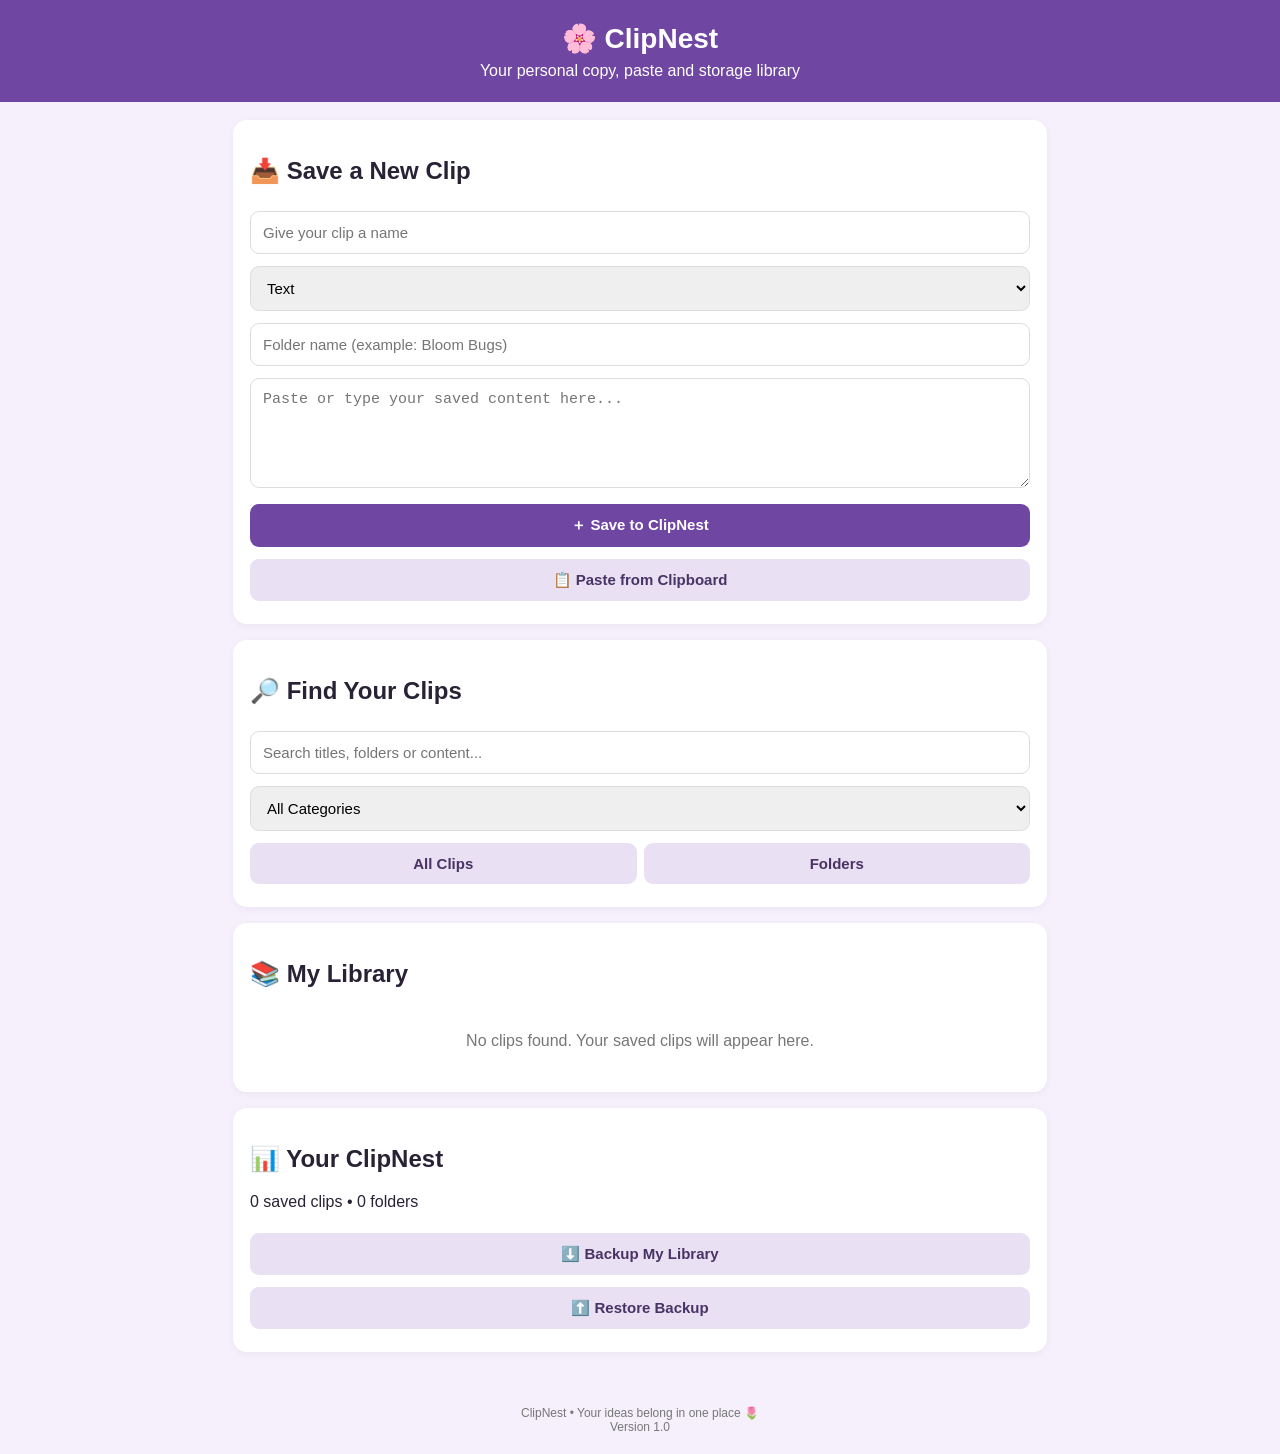
==== index.html @ 7b7c8c8b "Create index.html" ====
<!DOCTYPE html>
<html lang="en">
<head>
<meta charset="UTF-8">
<meta name="viewport" content="width=device-width, initial-scale=1.0">
<meta name="theme-color" content="#7046a3">
<title>ClipNest</title>
<style>
:root {
  --purple:#7046a3;
  --light:#f5f0fb;
  --dark:#292235;
  --white:#fff;
}
* { box-sizing:border-box; }
body {
  margin:0;
  font-family:Arial,sans-serif;
  background:var(--light);
  color:var(--dark);
}
header {
  background:var(--purple);
  color:white;
  padding:22px;
  text-align:center;
}
header h1 { margin:0; font-size:28px; }
header p { margin:7px 0 0; }
main {
  max-width:850px;
  margin:auto;
  padding:18px;
}
.panel {
  background:white;
  padding:17px;
  border-radius:14px;
  margin-bottom:16px;
  box-shadow:0 2px 9px #0000000c;
}
input,textarea,select,button {
  width:100%;
  padding:12px;
  margin:6px 0;
  border:1px solid #ddd;
  border-radius:9px;
  font-size:15px;
}
textarea { min-height:110px; resize:vertical; }
button {
  background:var(--purple);
  color:white;
  border:0;
  font-weight:bold;
  cursor:pointer;
}
button.secondary { background:#e9e0f3;color:#493264; }
button.delete { background:#a83c4b; }
button.small { width:auto; padding:9px 13px; }
.tabs {
  display:flex;
  gap:7px;
  flex-wrap:wrap;
}
.tabs button { flex:1; min-width:90px; }
.clip {
  background:white;
  padding:15px;
  border-radius:12px;
  margin-bottom:12px;
  border-left:4px solid var(--purple);
}
.clip h3 { margin:0 0 7px; }
.clip p { white-space:pre-wrap; overflow-wrap:anywhere; }
.meta { color:#777; font-size:12px; }
.actions { display:flex;gap:7px;flex-wrap:wrap; }
.actions button { flex:1; min-width:75px; }
#empty { text-align:center;color:#777;padding:25px; }
footer { text-align:center;padding:20px;color:#777;font-size:12px; }
</style>
</head>
<body>

<header>
  <h1>🌸 ClipNest</h1>
  <p>Your personal copy, paste and storage library</p>
</header>

<main>

<section class="panel">
  <h2>📥 Save a New Clip</h2>
  <input id="clipTitle" placeholder="Give your clip a name">
  <select id="clipCategory">
    <option value="Text">Text</option>
    <option value="Image">Image</option>
    <option value="Link">Link</option>
    <option value="Prompt">AI Prompt</option>
    <option value="Caption">Caption</option>
    <option value="Other">Other</option>
  </select>
  <input id="clipFolder" placeholder="Folder name (example: Bloom Bugs)">
  <textarea id="clipContent" placeholder="Paste or type your saved content here..."></textarea>
  <button onclick="saveClip()">＋ Save to ClipNest</button>
  <button class="secondary" onclick="pasteFromClipboard()">📋 Paste from Clipboard</button>
</section>

<section class="panel">
  <h2>🔎 Find Your Clips</h2>
  <input id="search" placeholder="Search titles, folders or content..." oninput="renderClips()">
  <select id="filterCategory" onchange="renderClips()">
    <option value="All">All Categories</option>
    <option value="Text">Text</option>
    <option value="Image">Image</option>
    <option value="Link">Link</option>
    <option value="Prompt">AI Prompt</option>
    <option value="Caption">Caption</option>
    <option value="Other">Other</option>
  </select>
  <div class="tabs">
    <button class="secondary" onclick="showAll()">All Clips</button>
    <button class="secondary" onclick="showFolders()">Folders</button>
  </div>
</section>

<section class="panel">
  <h2 id="listTitle">📚 My Library</h2>
  <div id="clipList"></div>
</section>

<section class="panel">
  <h2>📊 Your ClipNest</h2>
  <p id="statistics">0 saved clips</p>
  <button class="secondary" onclick="exportData()">⬇️ Backup My Library</button>
  <button class="secondary" onclick="document.getElementById('importFile').click()">⬆️ Restore Backup</button>
  <input id="importFile" type="file" accept=".json" style="display:none" onchange="importData(event)">
</section>

</main>

<footer>
  ClipNest • Your ideas belong in one place 🌷
  <br>Version 1.0
</footer>

<script>
let clips = JSON.parse(localStorage.getItem("clipnest_data") || "[]");
let folderMode = false;

function saveData() {
  localStorage.setItem("clipnest_data", JSON.stringify(clips));
}

function saveClip() {
  const title = document.getElementById("clipTitle").value.trim();
  const content = document.getElementById("clipContent").value.trim();

  if (!content) {
    alert("Please enter something to save.");
    return;
  }

  clips.unshift({
    id: Date.now().toString(),
    title: title || "Untitled Clip",
    content: content,
    category: document.getElementById("clipCategory").value,
    folder: document.getElementById("clipFolder").value.trim() || "Unsorted",
    date: new Date().toISOString()
  });

  saveData();

  document.getElementById("clipTitle").value = "";
  document.getElementById("clipContent").value = "";
  document.getElementById("clipFolder").value = "";

  renderClips();
  alert("Your clip has been saved!");
}

async function pasteFromClipboard() {
  try {
    const text = await navigator.clipboard.readText();
    document.getElementById("clipContent").value = text;
  } catch (error) {
    alert("Clipboard access was blocked. Tap the content box and use Paste from your phone keyboard.");
  }
}

async function copyClip(id) {
  const clip = clips.find(c => c.id === id);
  if (!clip) return;

  try {
    await navigator.clipboard.writeText(clip.content);
    alert("Copied! Ready to paste.");
  } catch (error) {
    alert("Select and copy the content manually.");
  }
}

function deleteClip(id) {
  if (!confirm("Delete this clip permanently?")) return;
  clips = clips.filter(c => c.id !== id);
  saveData();
  renderClips();
}

function editClip(id) {
  const clip = clips.find(c => c.id === id);
  if (!clip) return;

  const title = prompt("Clip name:", clip.title);
  if (title === null) return;

  const content = prompt("Clip content:", clip.content);
  if (content === null) return;

  clip.title = title;
  clip.content = content;
  saveData();
  renderClips();
}

function showAll() {
  folderMode = false;
  document.getElementById("search").value = "";
  document.getElementById("filterCategory").value = "All";
  renderClips();
}

function showFolders() {
  folderMode = true;
  renderClips();
}

function renderClips() {
  const list = document.getElementById("clipList");
  const search = document.getElementById("search").value.toLowerCase();
  const category = document.getElementById("filterCategory").value;

  document.getElementById("listTitle").textContent =
    folderMode ? "📁 My Folders" : "📚 My Library";

  document.getElementById("statistics").textContent =
    clips.length + " saved clips • " +
    new Set(clips.map(c => c.folder)).size + " folders";

  if (folderMode) {
    const folders = [...new Set(clips.map(c => c.folder))];
    list.innerHTML = "";

    if (!folders.length) {
      list.innerHTML = '<div id="empty">No folders yet. Save your first clip!</div>';
      return;
    }

    folders.forEach(folder => {
      const count = clips.filter(c => c.folder === folder).length;
      const button = document.createElement("button");
      button.className = "secondary";
      button.textContent = "📁 " + folder + " (" + count + ")";
      button.onclick = () => {
        folderMode = false;
        document.getElementById("search").value = folder;
        renderClips();
      };
      list.appendChild(button);
    });
    return;
  }

  const filtered = clips.filter(c => {
    const matchesSearch =
      (c.title + " " + c.content + " " + c.folder).toLowerCase().includes(search);
    const matchesCategory =
      category === "All" || c.category === category;
    return matchesSearch && matchesCategory;
  });

  list.innerHTML = "";

  if (!filtered.length) {
    list.innerHTML = '<div id="empty">No clips found. Your saved clips will appear here.</div>';
    return;
  }

  filtered.forEach(c => {
    const card = document.createElement("div");
    card.className = "clip";

    const heading = document.createElement("h3");
    heading.textContent = c.title;

    const meta = document.createElement("div");
    meta.className = "meta";
    meta.textContent = c.category + " • 📁 " + c.folder +
      " • " + new Date(c.date).toLocaleDateString();

    const content = document.createElement("p");
    content.textContent = c.content;

    const actions = document.createElement("div");
    actions.className = "actions";

    function makeButton(label, action, style) {
      const b = document.createElement("button");
      b.className = "small " + (style || "");
      b.textContent = label;
      b.onclick = action;
      actions.appendChild(b);
    }

    makeButton("📋 Copy", () => copyClip(c.id));
    makeButton("✏️ Edit", () => editClip(c.id), "secondary");
    makeButton("🗑 Delete", () => deleteClip(c.id), "delete");

    card.append(heading, meta, content, actions);
    list.appendChild(card);
  });
}

function exportData() {
  const blob = new Blob([JSON.stringify(clips, null, 2)], {
    type: "application/json"
  });
  const url = URL.createObjectURL(blob);
  const a = document.createElement("a");
  a.href = url;
  a.download = "clipnest-backup.json";
  a.click();
  URL.revokeObjectURL(url);
}

function importData(event) {
  const file = event.target.files[0];
  if (!file) return;

  const reader = new FileReader();
  reader.onload = () => {
    try {
      const imported = JSON.parse(reader.result);
      if (!Array.isArray(imported) ||
          !imported.every(c => c && typeof c.id === "string" &&
            typeof c.content === "string" && typeof c.title === "string")) {
        throw new Error("Invalid backup");
      }
      if (!confirm("Replace your current library with this backup?")) return;
      clips = imported;
      saveData();
      renderClips();
      alert("Backup restored!");
    } catch (error) {
      alert("That backup file could not be read.");
    }
  };
  reader.readAsText(file);
  event.target.value = "";
}

renderClips();
</script>

</body>
</html>
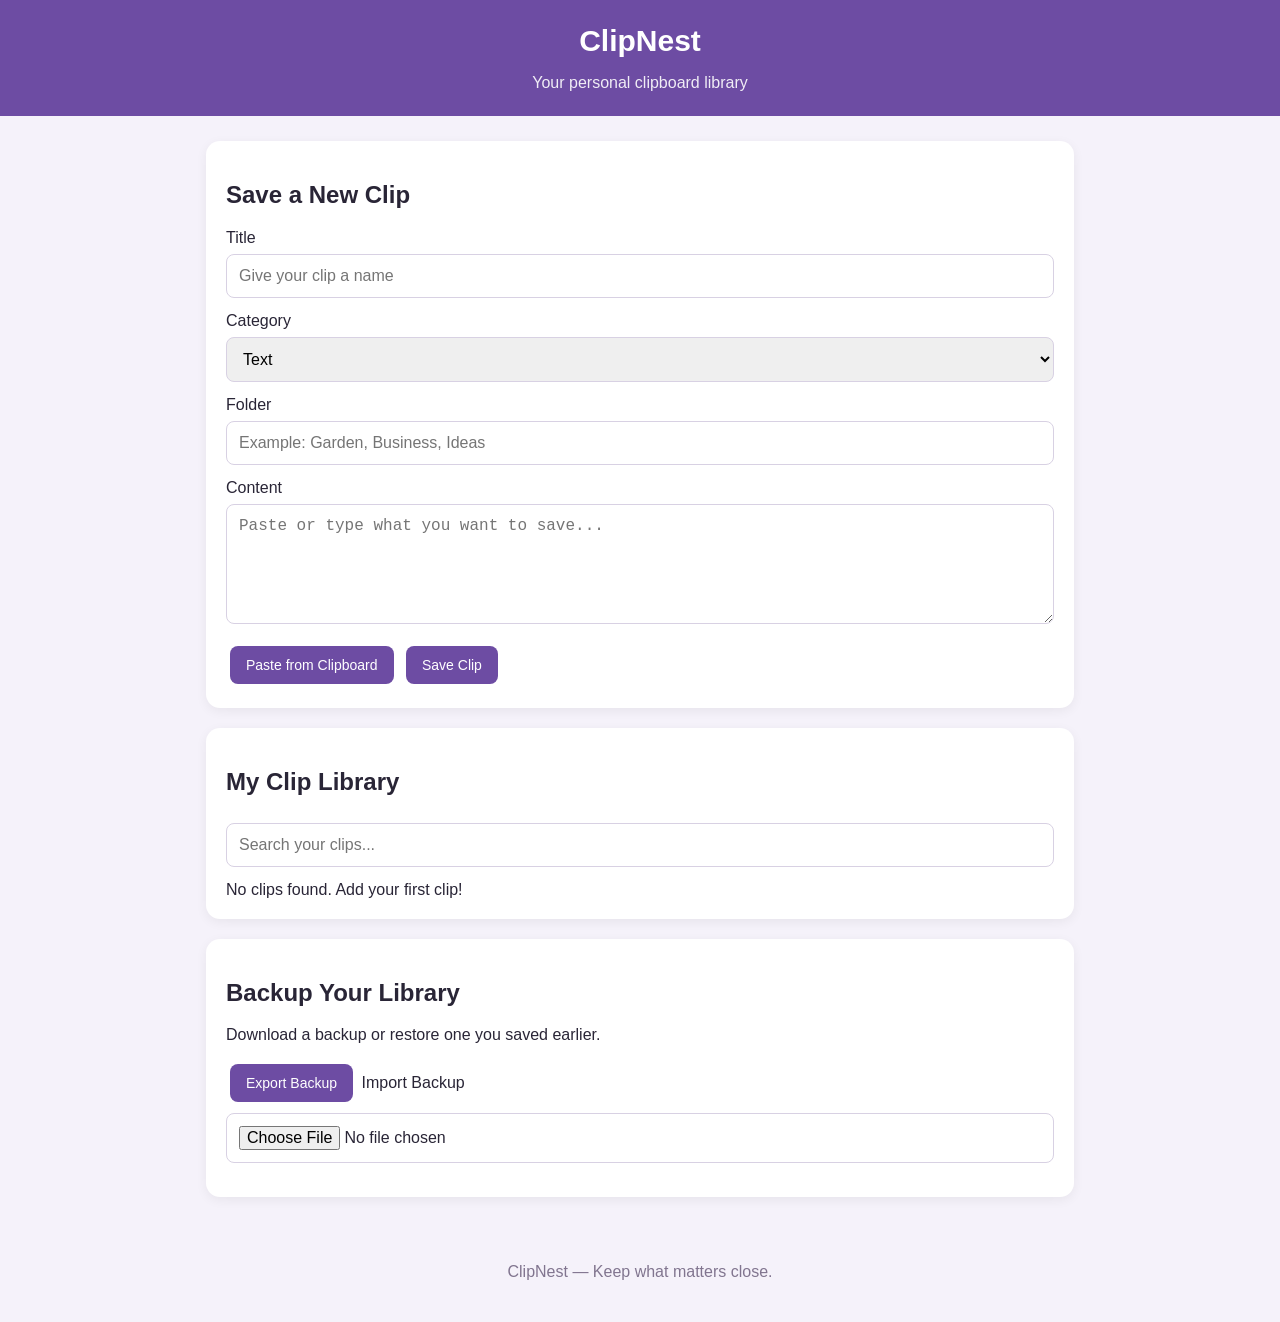
==== commit 7f8a86a1: "Create index.html" ====
--- a/index.html
+++ b/index.html
@@ -2,367 +2,88 @@
 <!DOCTYPE html>
 <html lang="en">
 <head>
-<meta charset="UTF-8">
-<meta name="viewport" content="width=device-width, initial-scale=1.0">
-<meta name="theme-color" content="#7046a3">
-<title>ClipNest</title>
-<style>
-:root {
-  --purple:#7046a3;
-  --light:#f5f0fb;
-  --dark:#292235;
-  --white:#fff;
-}
-* { box-sizing:border-box; }
-body {
-  margin:0;
-  font-family:Arial,sans-serif;
-  background:var(--light);
-  color:var(--dark);
-}
-header {
-  background:var(--purple);
-  color:white;
-  padding:22px;
-  text-align:center;
-}
-header h1 { margin:0; font-size:28px; }
-header p { margin:7px 0 0; }
-main {
-  max-width:850px;
-  margin:auto;
-  padding:18px;
-}
-.panel {
-  background:white;
-  padding:17px;
-  border-radius:14px;
-  margin-bottom:16px;
-  box-shadow:0 2px 9px #0000000c;
-}
-input,textarea,select,button {
-  width:100%;
-  padding:12px;
-  margin:6px 0;
-  border:1px solid #ddd;
-  border-radius:9px;
-  font-size:15px;
-}
-textarea { min-height:110px; resize:vertical; }
-button {
-  background:var(--purple);
-  color:white;
-  border:0;
-  font-weight:bold;
-  cursor:pointer;
-}
-button.secondary { background:#e9e0f3;color:#493264; }
-button.delete { background:#a83c4b; }
-button.small { width:auto; padding:9px 13px; }
-.tabs {
-  display:flex;
-  gap:7px;
-  flex-wrap:wrap;
-}
-.tabs button { flex:1; min-width:90px; }
-.clip {
-  background:white;
-  padding:15px;
-  border-radius:12px;
-  margin-bottom:12px;
-  border-left:4px solid var(--purple);
-}
-.clip h3 { margin:0 0 7px; }
-.clip p { white-space:pre-wrap; overflow-wrap:anywhere; }
-.meta { color:#777; font-size:12px; }
-.actions { display:flex;gap:7px;flex-wrap:wrap; }
-.actions button { flex:1; min-width:75px; }
-#empty { text-align:center;color:#777;padding:25px; }
-footer { text-align:center;padding:20px;color:#777;font-size:12px; }
-</style>
+  <meta charset="UTF-8">
+  <meta name="viewport" content="width=device-width, initial-scale=1.0">
+  <meta name="theme-color" content="#6d4ca3">
+  <meta name="description" content="Your personal clipboard library.">
+  <title>ClipNest - Your Clipboard Library</title>
+  <link rel="stylesheet" href="style.css">
+  <link rel="manifest" href="manifest.json">
+  <link rel="icon" href="icon.svg" type="image/svg+xml">
 </head>
 <body>
 
-<header>
-  <h1>🌸 ClipNest</h1>
-  <p>Your personal copy, paste and storage library</p>
-</header>
+  <header>
+    <h1>ClipNest</h1>
+    <p>Your personal clipboard library</p>
+  </header>
 
-<main>
+  <main>
+    <section>
+      <h2>Save a New Clip</h2>
 
-<section class="panel">
-  <h2>📥 Save a New Clip</h2>
-  <input id="clipTitle" placeholder="Give your clip a name">
-  <select id="clipCategory">
-    <option value="Text">Text</option>
-    <option value="Image">Image</option>
-    <option value="Link">Link</option>
-    <option value="Prompt">AI Prompt</option>
-    <option value="Caption">Caption</option>
-    <option value="Other">Other</option>
-  </select>
-  <input id="clipFolder" placeholder="Folder name (example: Bloom Bugs)">
-  <textarea id="clipContent" placeholder="Paste or type your saved content here..."></textarea>
-  <button onclick="saveClip()">＋ Save to ClipNest</button>
-  <button class="secondary" onclick="pasteFromClipboard()">📋 Paste from Clipboard</button>
-</section>
+      <form id="clipForm">
+        <label for="clipTitle">Title</label>
+        <input id="clipTitle" type="text" placeholder="Give your clip a name">
 
-<section class="panel">
-  <h2>🔎 Find Your Clips</h2>
-  <input id="search" placeholder="Search titles, folders or content..." oninput="renderClips()">
-  <select id="filterCategory" onchange="renderClips()">
-    <option value="All">All Categories</option>
-    <option value="Text">Text</option>
-    <option value="Image">Image</option>
-    <option value="Link">Link</option>
-    <option value="Prompt">AI Prompt</option>
-    <option value="Caption">Caption</option>
-    <option value="Other">Other</option>
-  </select>
-  <div class="tabs">
-    <button class="secondary" onclick="showAll()">All Clips</button>
-    <button class="secondary" onclick="showFolders()">Folders</button>
-  </div>
-</section>
+        <label for="clipCategory">Category</label>
+        <select id="clipCategory">
+          <option>Text</option>
+          <option>Image</option>
+          <option>Link</option>
+          <option>AI Prompt</option>
+          <option>Caption</option>
+          <option>Other</option>
+        </select>
 
-<section class="panel">
-  <h2 id="listTitle">📚 My Library</h2>
-  <div id="clipList"></div>
-</section>
+        <label for="clipFolder">Folder</label>
+        <input id="clipFolder" type="text" placeholder="Example: Garden, Business, Ideas">
 
-<section class="panel">
-  <h2>📊 Your ClipNest</h2>
-  <p id="statistics">0 saved clips</p>
-  <button class="secondary" onclick="exportData()">⬇️ Backup My Library</button>
-  <button class="secondary" onclick="document.getElementById('importFile').click()">⬆️ Restore Backup</button>
-  <input id="importFile" type="file" accept=".json" style="display:none" onchange="importData(event)">
-</section>
+        <label for="clipContent">Content</label>
+        <textarea id="clipContent" placeholder="Paste or type what you want to save..." required></textarea>
 
-</main>
+        <button type="button" onclick="pasteFromClipboard()">Paste from Clipboard</button>
+        <button type="submit">Save Clip</button>
+      </form>
+    </section>
 
-<footer>
-  ClipNest • Your ideas belong in one place 🌷
-  <br>Version 1.0
-</footer>
+    <section>
+      <h2>My Clip Library</h2>
 
-<script>
-let clips = JSON.parse(localStorage.getItem("clipnest_data") || "[]");
-let folderMode = false;
+      <input
+        id="searchInput"
+        type="search"
+        placeholder="Search your clips..."
+        aria-label="Search clips"
+      >
 
-function saveData() {
-  localStorage.setItem("clipnest_data", JSON.stringify(clips));
-}
+      <div id="clipList" aria-live="polite"></div>
+    </section>
 
-function saveClip() {
-  const title = document.getElementById("clipTitle").value.trim();
-  const content = document.getElementById("clipContent").value.trim();
+    <section>
+      <h2>Backup Your Library</h2>
+      <p>Download a backup or restore one you saved earlier.</p>
 
-  if (!content) {
-    alert("Please enter something to save.");
-    return;
-  }
+      <button type="button" onclick="exportBackup()">Export Backup</button>
 
-  clips.unshift({
-    id: Date.now().toString(),
-    title: title || "Untitled Clip",
-    content: content,
-    category: document.getElementById("clipCategory").value,
-    folder: document.getElementById("clipFolder").value.trim() || "Unsorted",
-    date: new Date().toISOString()
-  });
+      <label for="backupFile">Import Backup</label>
+      <input id="backupFile" type="file" accept=".json,application/json" onchange="importBackup(event)">
+    </section>
+  </main>
 
-  saveData();
+  <footer>
+    <p>ClipNest — Keep what matters close.</p>
+  </footer>
 
-  document.getElementById("clipTitle").value = "";
-  document.getElementById("clipContent").value = "";
-  document.getElementById("clipFolder").value = "";
-
-  renderClips();
-  alert("Your clip has been saved!");
-}
-
-async function pasteFromClipboard() {
-  try {
-    const text = await navigator.clipboard.readText();
-    document.getElementById("clipContent").value = text;
-  } catch (error) {
-    alert("Clipboard access was blocked. Tap the content box and use Paste from your phone keyboard.");
-  }
-}
-
-async function copyClip(id) {
-  const clip = clips.find(c => c.id === id);
-  if (!clip) return;
-
-  try {
-    await navigator.clipboard.writeText(clip.content);
-    alert("Copied! Ready to paste.");
-  } catch (error) {
-    alert("Select and copy the content manually.");
-  }
-}
-
-function deleteClip(id) {
-  if (!confirm("Delete this clip permanently?")) return;
-  clips = clips.filter(c => c.id !== id);
-  saveData();
-  renderClips();
-}
-
-function editClip(id) {
-  const clip = clips.find(c => c.id === id);
-  if (!clip) return;
-
-  const title = prompt("Clip name:", clip.title);
-  if (title === null) return;
-
-  const content = prompt("Clip content:", clip.content);
-  if (content === null) return;
-
-  clip.title = title;
-  clip.content = content;
-  saveData();
-  renderClips();
-}
-
-function showAll() {
-  folderMode = false;
-  document.getElementById("search").value = "";
-  document.getElementById("filterCategory").value = "All";
-  renderClips();
-}
-
-function showFolders() {
-  folderMode = true;
-  renderClips();
-}
-
-function renderClips() {
-  const list = document.getElementById("clipList");
-  const search = document.getElementById("search").value.toLowerCase();
-  const category = document.getElementById("filterCategory").value;
-
-  document.getElementById("listTitle").textContent =
-    folderMode ? "📁 My Folders" : "📚 My Library";
-
-  document.getElementById("statistics").textContent =
-    clips.length + " saved clips • " +
-    new Set(clips.map(c => c.folder)).size + " folders";
-
-  if (folderMode) {
-    const folders = [...new Set(clips.map(c => c.folder))];
-    list.innerHTML = "";
-
-    if (!folders.length) {
-      list.innerHTML = '<div id="empty">No folders yet. Save your first clip!</div>';
-      return;
+  <script src="app.js"></script>
+  <script>
+    if ("serviceWorker" in navigator && location.protocol.startsWith("http")) {
+      window.addEventListener("load", () => {
+        navigator.serviceWorker.register("./service-worker.js")
+          .catch(error => console.error("Service worker registration failed:", error));
+      });
     }
-
-    folders.forEach(folder => {
-      const count = clips.filter(c => c.folder === folder).length;
-      const button = document.createElement("button");
-      button.className = "secondary";
-      button.textContent = "📁 " + folder + " (" + count + ")";
-      button.onclick = () => {
-        folderMode = false;
-        document.getElementById("search").value = folder;
-        renderClips();
-      };
-      list.appendChild(button);
-    });
-    return;
-  }
-
-  const filtered = clips.filter(c => {
-    const matchesSearch =
-      (c.title + " " + c.content + " " + c.folder).toLowerCase().includes(search);
-    const matchesCategory =
-      category === "All" || c.category === category;
-    return matchesSearch && matchesCategory;
-  });
-
-  list.innerHTML = "";
-
-  if (!filtered.length) {
-    list.innerHTML = '<div id="empty">No clips found. Your saved clips will appear here.</div>';
-    return;
-  }
-
-  filtered.forEach(c => {
-    const card = document.createElement("div");
-    card.className = "clip";
-
-    const heading = document.createElement("h3");
-    heading.textContent = c.title;
-
-    const meta = document.createElement("div");
-    meta.className = "meta";
-    meta.textContent = c.category + " • 📁 " + c.folder +
-      " • " + new Date(c.date).toLocaleDateString();
-
-    const content = document.createElement("p");
-    content.textContent = c.content;
-
-    const actions = document.createElement("div");
-    actions.className = "actions";
-
-    function makeButton(label, action, style) {
-      const b = document.createElement("button");
-      b.className = "small " + (style || "");
-      b.textContent = label;
-      b.onclick = action;
-      actions.appendChild(b);
-    }
-
-    makeButton("📋 Copy", () => copyClip(c.id));
-    makeButton("✏️ Edit", () => editClip(c.id), "secondary");
-    makeButton("🗑 Delete", () => deleteClip(c.id), "delete");
-
-    card.append(heading, meta, content, actions);
-    list.appendChild(card);
-  });
-}
-
-function exportData() {
-  const blob = new Blob([JSON.stringify(clips, null, 2)], {
-    type: "application/json"
-  });
-  const url = URL.createObjectURL(blob);
-  const a = document.createElement("a");
-  a.href = url;
-  a.download = "clipnest-backup.json";
-  a.click();
-  URL.revokeObjectURL(url);
-}
-
-function importData(event) {
-  const file = event.target.files[0];
-  if (!file) return;
-
-  const reader = new FileReader();
-  reader.onload = () => {
-    try {
-      const imported = JSON.parse(reader.result);
-      if (!Array.isArray(imported) ||
-          !imported.every(c => c && typeof c.id === "string" &&
-            typeof c.content === "string" && typeof c.title === "string")) {
-        throw new Error("Invalid backup");
-      }
-      if (!confirm("Replace your current library with this backup?")) return;
-      clips = imported;
-      saveData();
-      renderClips();
-      alert("Backup restored!");
-    } catch (error) {
-      alert("That backup file could not be read.");
-    }
-  };
-  reader.readAsText(file);
-  event.target.value = "";
-}
-
-renderClips();
-</script>
+  </script>
 
 </body>
 </html>
--- a/style.css
+++ b/style.css
@@ -0,0 +1,122 @@
+
+* {
+  box-sizing: border-box;
+}
+
+body {
+  margin: 0;
+  font-family: Arial, sans-serif;
+  background: #f5f2fa;
+  color: #292536;
+}
+
+header {
+  background: #6d4ca3;
+  color: white;
+  padding: 24px;
+  text-align: center;
+}
+
+header h1 {
+  margin: 0;
+  font-size: 30px;
+}
+
+header p {
+  margin-bottom: 0;
+  opacity: 0.9;
+}
+
+main {
+  max-width: 900px;
+  margin: 25px auto;
+  padding: 0 16px;
+}
+
+section {
+  background: white;
+  padding: 20px;
+  margin-bottom: 20px;
+  border-radius: 14px;
+  box-shadow: 0 3px 12px rgba(0, 0, 0, 0.06);
+}
+
+input,
+textarea,
+select {
+  width: 100%;
+  padding: 12px;
+  margin: 7px 0 14px;
+  border: 1px solid #d8d1e3;
+  border-radius: 8px;
+  font-size: 16px;
+}
+
+textarea {
+  min-height: 120px;
+  resize: vertical;
+}
+
+button {
+  background: #6d4ca3;
+  color: white;
+  border: none;
+  border-radius: 8px;
+  padding: 11px 16px;
+  margin: 4px;
+  cursor: pointer;
+  font-size: 14px;
+}
+
+button:hover {
+  background: #50347e;
+}
+
+.clip {
+  border: 1px solid #e4deed;
+  border-radius: 10px;
+  padding: 15px;
+  margin: 12px 0;
+  overflow-wrap: anywhere;
+}
+
+.clip h3 {
+  margin-top: 0;
+}
+
+.clip small {
+  color: #756b83;
+}
+
+.clip-content {
+  white-space: pre-wrap;
+  margin: 12px 0;
+}
+
+.danger {
+  background: #b83d55;
+}
+
+.secondary {
+  background: #81758f;
+}
+
+footer {
+  text-align: center;
+  padding: 25px;
+  color: #81758f;
+}
+
+@media (max-width: 600px) {
+  main {
+    margin: 15px auto;
+  }
+
+  section {
+    padding: 15px;
+  }
+
+  button {
+    padding: 12px;
+  }
+}
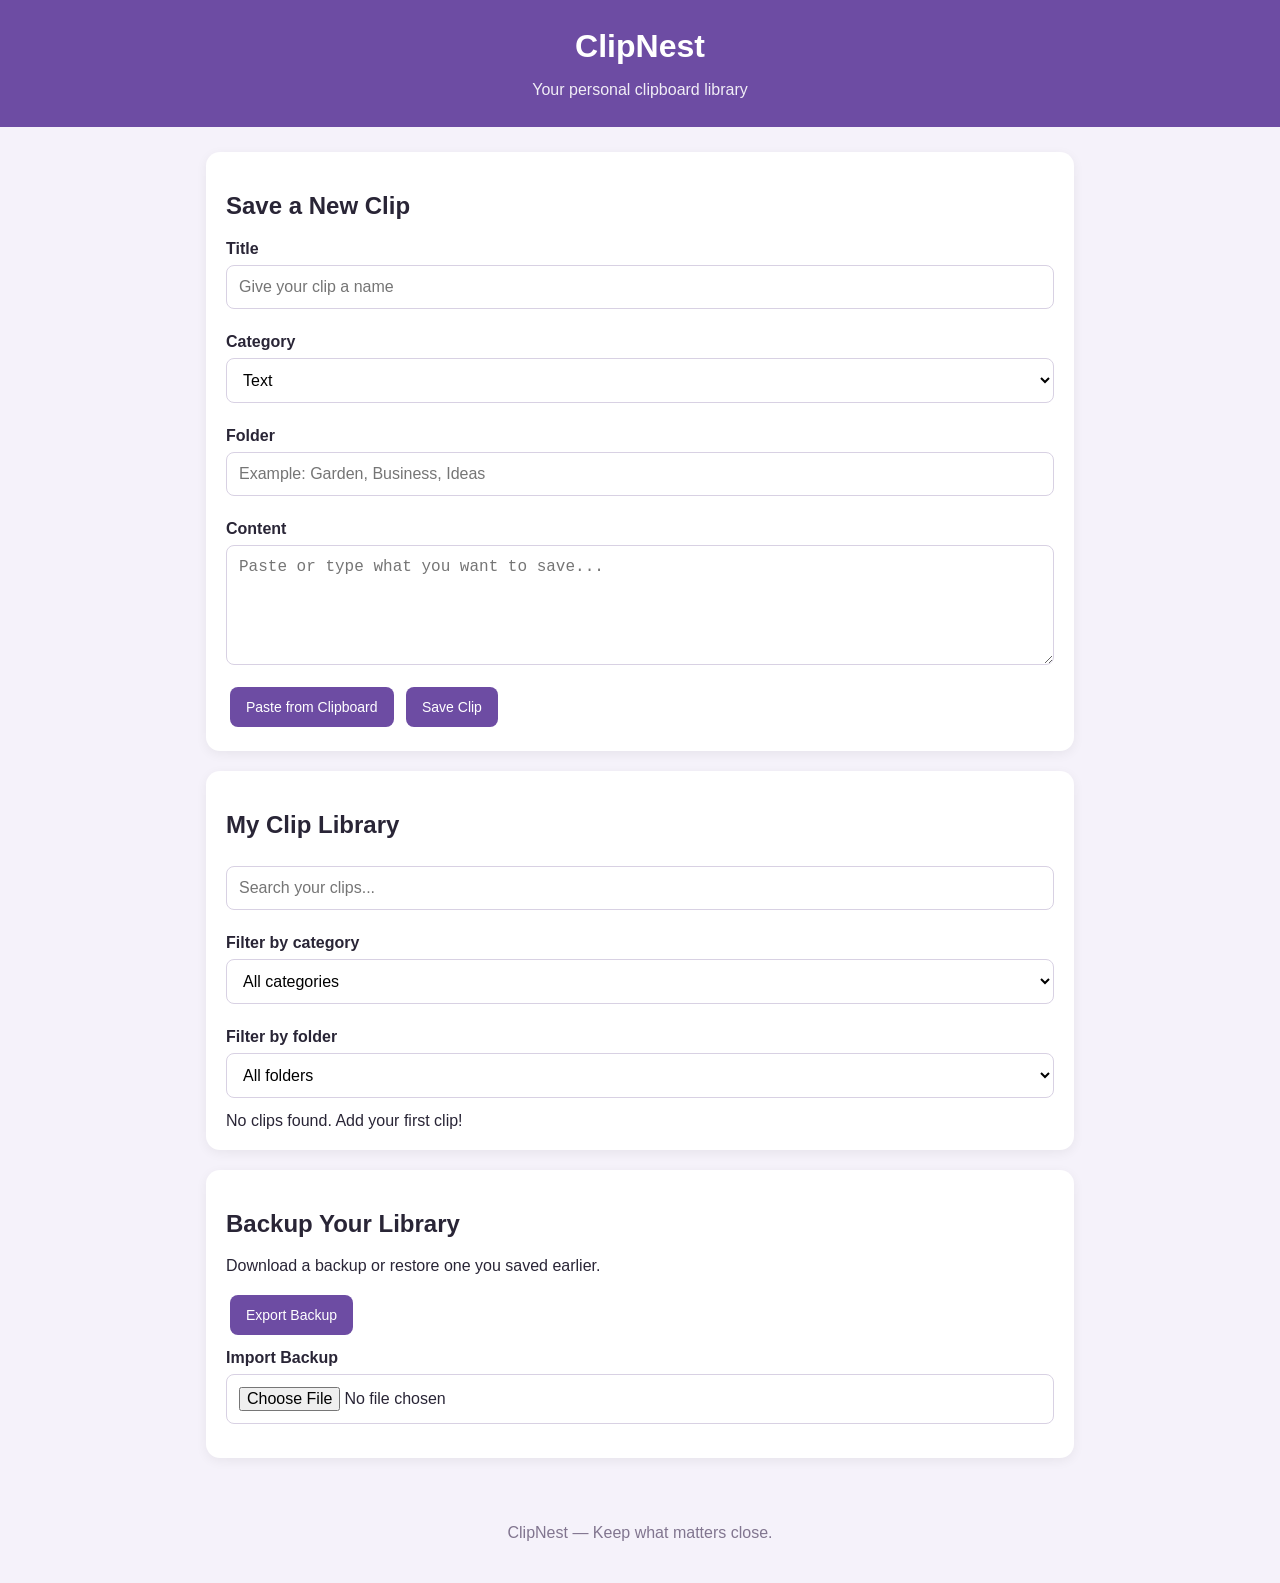
==== commit 56bffbb6: "Update index.html" ====
--- a/index.html
+++ b/index.html
@@ -12,16 +12,16 @@
   <link rel="icon" href="icon.svg" type="image/svg+xml">
 </head>
 <body>
-
   <header>
     <h1>ClipNest</h1>
     <p>Your personal clipboard library</p>
   </header>
 
   <main>
+    <p id="statusMessage" class="status-message" role="status" aria-live="polite"></p>
+
     <section>
       <h2>Save a New Clip</h2>
-
       <form id="clipForm">
         <label for="clipTitle">Title</label>
         <input id="clipTitle" type="text" placeholder="Give your clip a name">
@@ -42,20 +42,26 @@
         <label for="clipContent">Content</label>
         <textarea id="clipContent" placeholder="Paste or type what you want to save..." required></textarea>
 
-        <button type="button" onclick="pasteFromClipboard()">Paste from Clipboard</button>
+        <button id="pasteButton" type="button">Paste from Clipboard</button>
         <button type="submit">Save Clip</button>
       </form>
     </section>
 
     <section>
       <h2>My Clip Library</h2>
+      <input id="searchInput" type="search" placeholder="Search your clips..." aria-label="Search clips">
 
-      <input
-        id="searchInput"
-        type="search"
-        placeholder="Search your clips..."
-        aria-label="Search clips"
-      >
+      <div class="filter-row">
+        <label for="categoryFilter">Filter by category</label>
+        <select id="categoryFilter">
+          <option value="">All categories</option>
+        </select>
+
+        <label for="folderFilter">Filter by folder</label>
+        <select id="folderFilter">
+          <option value="">All folders</option>
+        </select>
+      </div>
 
       <div id="clipList" aria-live="polite"></div>
     </section>
@@ -64,10 +70,12 @@
       <h2>Backup Your Library</h2>
       <p>Download a backup or restore one you saved earlier.</p>
 
-      <button type="button" onclick="exportBackup()">Export Backup</button>
+      <button id="exportButton" type="button">Export Backup</button>
 
       <label for="backupFile">Import Backup</label>
-      <input id="backupFile" type="file" accept=".json,application/json" onchange="importBackup(event)">
+      <input id="backupFile" type="file" accept=".json,application/json">
+
+      <div id="importConfirmation" class="confirmation-panel" hidden></div>
     </section>
   </main>
 
@@ -84,6 +92,5 @@
       });
     }
   </script>
-
 </body>
 </html>
--- a/style.css
+++ b/style.css
@@ -13,13 +13,13 @@
 header {
   background: #6d4ca3;
   color: white;
-  padding: 24px;
+  padding: 28px 18px;
   text-align: center;
 }
 
 header h1 {
   margin: 0;
-  font-size: 30px;
+  font-size: 32px;
 }
 
 header p {
@@ -41,6 +41,12 @@
   box-shadow: 0 3px 12px rgba(0, 0, 0, 0.06);
 }
 
+label {
+  display: block;
+  font-weight: bold;
+  margin-top: 10px;
+}
+
 input,
 textarea,
 select {
@@ -50,6 +56,7 @@
   border: 1px solid #d8d1e3;
   border-radius: 8px;
   font-size: 16px;
+  background: white;
 }
 
 textarea {
@@ -62,7 +69,7 @@
   color: white;
   border: none;
   border-radius: 8px;
-  padding: 11px 16px;
+  padding: 12px 16px;
   margin: 4px;
   cursor: pointer;
   font-size: 14px;
@@ -70,6 +77,14 @@
 
 button:hover {
   background: #50347e;
+}
+
+button:focus,
+input:focus,
+textarea:focus,
+select:focus {
+  outline: 2px solid #a88bd1;
+  outline-offset: 2px;
 }
 
 .clip {
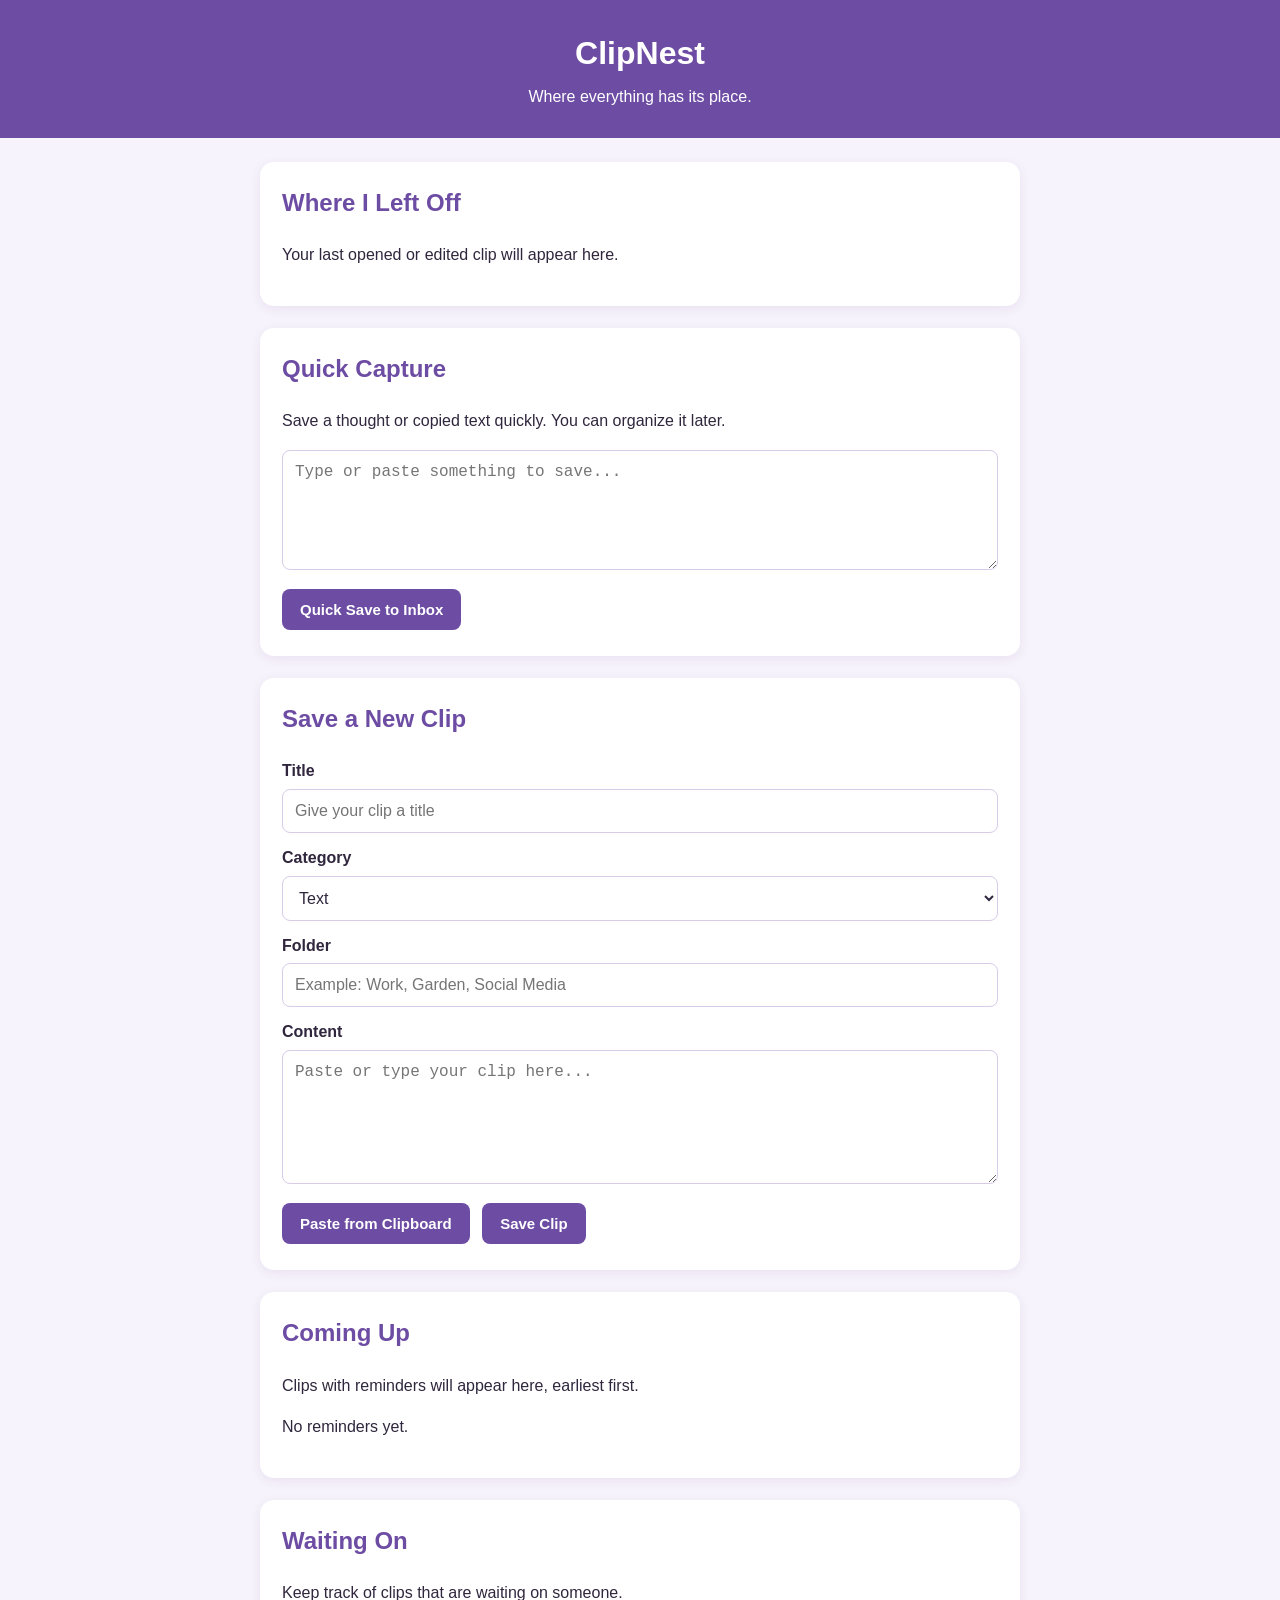
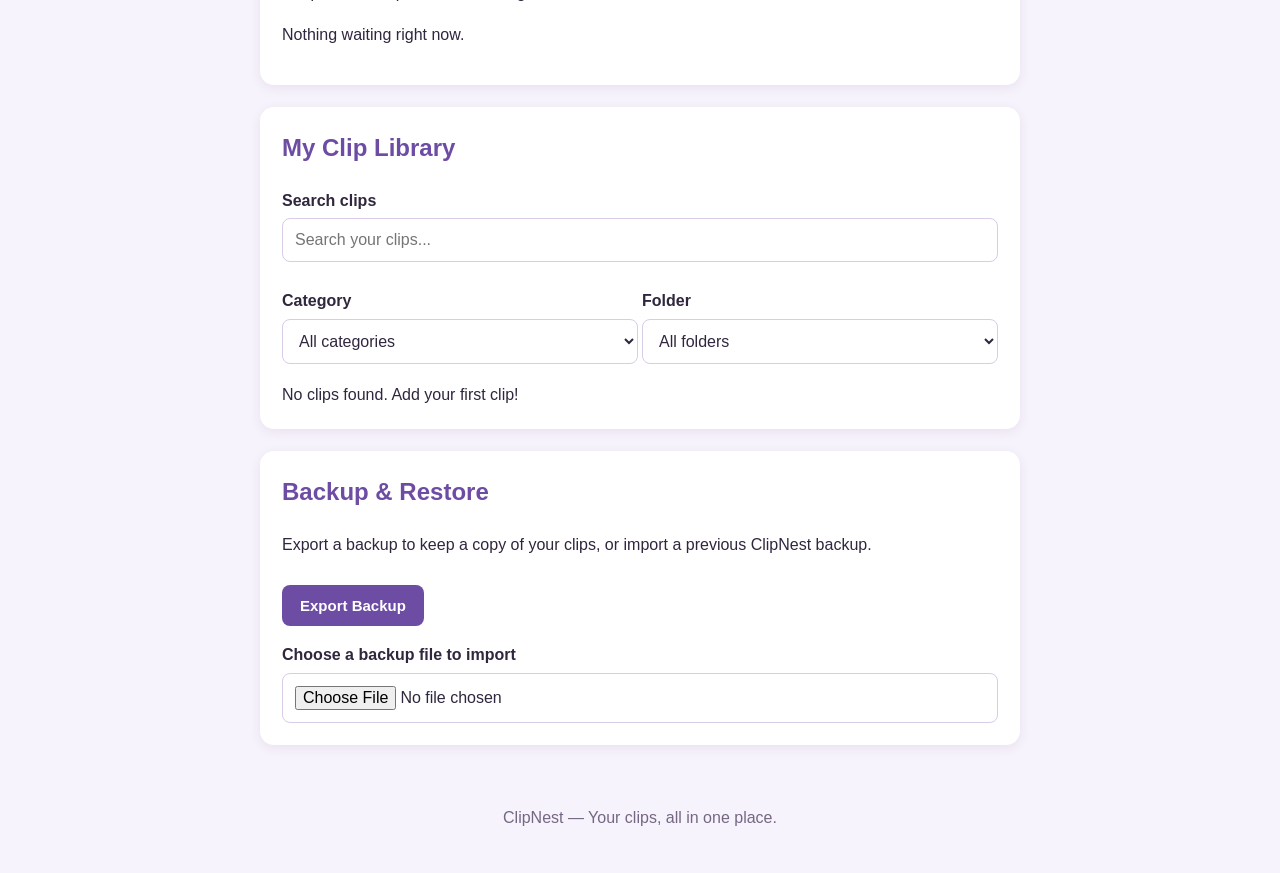
==== commit 0567ae80: "Update index.html" ====
--- a/index.html
+++ b/index.html
@@ -4,93 +4,146 @@
 <head>
   <meta charset="UTF-8">
   <meta name="viewport" content="width=device-width, initial-scale=1.0">
-  <meta name="theme-color" content="#6d4ca3">
-  <meta name="description" content="Your personal clipboard library.">
-  <title>ClipNest - Your Clipboard Library</title>
+  <meta name="theme-color" content="#7651a8">
+  <title>ClipNest - Where Everything Has Its Place</title>
   <link rel="stylesheet" href="style.css">
-  <link rel="manifest" href="manifest.json">
-  <link rel="icon" href="icon.svg" type="image/svg+xml">
 </head>
 <body>
-  <header>
+  <header class="app-header">
     <h1>ClipNest</h1>
-    <p>Your personal clipboard library</p>
+    <p>Where everything has its place.</p>
   </header>
 
-  <main>
-    <p id="statusMessage" class="status-message" role="status" aria-live="polite"></p>
+  <main class="container">
+    <div id="statusMessage" role="status" aria-live="polite"></div>
 
-    <section>
+    <section id="lastWorkBox" class="section-card">
+      <h2>Where I Left Off</h2>
+      <p id="lastWorkText">Your last opened or edited clip will appear here.</p>
+    </section>
+
+    <section class="section-card">
+      <h2>Quick Capture</h2>
+      <p>Save a thought or copied text quickly. You can organize it later.</p>
+      <textarea
+        id="quickCaptureContent"
+        rows="4"
+        placeholder="Type or paste something to save..."
+      ></textarea>
+      <button type="button" id="quickCaptureButton" class="primary-button">
+        Quick Save to Inbox
+      </button>
+    </section>
+
+    <section class="section-card">
       <h2>Save a New Clip</h2>
       <form id="clipForm">
         <label for="clipTitle">Title</label>
-        <input id="clipTitle" type="text" placeholder="Give your clip a name">
+        <input
+          type="text"
+          id="clipTitle"
+          placeholder="Give your clip a title"
+          required
+        >
 
         <label for="clipCategory">Category</label>
         <select id="clipCategory">
-          <option>Text</option>
-          <option>Image</option>
-          <option>Link</option>
-          <option>AI Prompt</option>
-          <option>Caption</option>
-          <option>Other</option>
+          <option value="Text">Text</option>
+          <option value="Images">Images</option>
+          <option value="Links">Links</option>
+          <option value="Ideas">Ideas</option>
+          <option value="Other">Other</option>
         </select>
 
         <label for="clipFolder">Folder</label>
-        <input id="clipFolder" type="text" placeholder="Example: Garden, Business, Ideas">
+        <input
+          type="text"
+          id="clipFolder"
+          placeholder="Example: Work, Garden, Social Media"
+        >
 
         <label for="clipContent">Content</label>
-        <textarea id="clipContent" placeholder="Paste or type what you want to save..." required></textarea>
+        <textarea
+          id="clipContent"
+          rows="6"
+          placeholder="Paste or type your clip here..."
+          required
+        ></textarea>
 
-        <button id="pasteButton" type="button">Paste from Clipboard</button>
-        <button type="submit">Save Clip</button>
+        <button type="button" id="pasteButton">Paste from Clipboard</button>
+        <button type="submit" class="primary-button">Save Clip</button>
       </form>
     </section>
 
-    <section>
+    <section class="section-card">
+      <h2>Coming Up</h2>
+      <p>Clips with reminders will appear here, earliest first.</p>
+      <div id="reminderList">
+        <p>No reminders yet.</p>
+      </div>
+    </section>
+
+    <section class="section-card">
+      <h2>Waiting On</h2>
+      <p>Keep track of clips that are waiting on someone.</p>
+      <div id="waitingList">
+        <p>Nothing waiting right now.</p>
+      </div>
+    </section>
+
+    <section class="section-card">
       <h2>My Clip Library</h2>
-      <input id="searchInput" type="search" placeholder="Search your clips..." aria-label="Search clips">
+
+      <label for="searchInput">Search clips</label>
+      <input
+        type="search"
+        id="searchInput"
+        placeholder="Search your clips..."
+      >
 
       <div class="filter-row">
-        <label for="categoryFilter">Filter by category</label>
-        <select id="categoryFilter">
-          <option value="">All categories</option>
-        </select>
+        <div>
+          <label for="categoryFilter">Category</label>
+          <select id="categoryFilter">
+            <option value="">All Categories</option>
+            <option value="Text">Text</option>
+            <option value="Images">Images</option>
+            <option value="Links">Links</option>
+            <option value="Ideas">Ideas</option>
+            <option value="Other">Other</option>
+          </select>
+        </div>
 
-        <label for="folderFilter">Filter by folder</label>
-        <select id="folderFilter">
-          <option value="">All folders</option>
-        </select>
+        <div>
+          <label for="folderFilter">Folder</label>
+          <select id="folderFilter">
+            <option value="">All Folders</option>
+          </select>
+        </div>
       </div>
 
-      <div id="clipList" aria-live="polite"></div>
+      <div id="clipList">
+        <p>Your saved clips will appear here.</p>
+      </div>
     </section>
 
-    <section>
-      <h2>Backup Your Library</h2>
-      <p>Download a backup or restore one you saved earlier.</p>
+    <section class="section-card">
+      <h2>Backup & Restore</h2>
+      <p>Export a backup to keep a copy of your clips, or import a previous ClipNest backup.</p>
 
-      <button id="exportButton" type="button">Export Backup</button>
+      <button type="button" id="exportButton">Export Backup</button>
 
-      <label for="backupFile">Import Backup</label>
-      <input id="backupFile" type="file" accept=".json,application/json">
+      <label for="backupFile">Choose a backup file to import</label>
+      <input type="file" id="backupFile">
 
-      <div id="importConfirmation" class="confirmation-panel" hidden></div>
+      <div id="importConfirmation"></div>
     </section>
   </main>
 
   <footer>
-    <p>ClipNest — Keep what matters close.</p>
+    <p>ClipNest — Your clips, all in one place.</p>
   </footer>
 
   <script src="app.js"></script>
-  <script>
-    if ("serviceWorker" in navigator && location.protocol.startsWith("http")) {
-      window.addEventListener("load", () => {
-        navigator.serviceWorker.register("./service-worker.js")
-          .catch(error => console.error("Service worker registration failed:", error));
-      });
-    }
-  </script>
 </body>
 </html>
--- a/style.css
+++ b/style.css
@@ -5,58 +5,64 @@
 
 body {
   margin: 0;
+  padding: 0;
   font-family: Arial, sans-serif;
-  background: #f5f2fa;
-  color: #292536;
+  background: #f7f3fc;
+  color: #30263d;
+  line-height: 1.6;
 }
 
 header {
   background: #6d4ca3;
   color: white;
-  padding: 28px 18px;
   text-align: center;
+  padding: 28px 16px;
 }
 
 header h1 {
   margin: 0;
-  font-size: 32px;
+  font-size: 2rem;
 }
 
 header p {
-  margin-bottom: 0;
-  opacity: 0.9;
+  margin: 5px 0 0;
 }
 
 main {
-  max-width: 900px;
-  margin: 25px auto;
-  padding: 0 16px;
+  width: 92%;
+  max-width: 760px;
+  margin: 24px auto;
 }
 
 section {
   background: white;
-  padding: 20px;
-  margin-bottom: 20px;
+  margin-bottom: 22px;
+  padding: 22px;
   border-radius: 14px;
-  box-shadow: 0 3px 12px rgba(0, 0, 0, 0.06);
+  box-shadow: 0 3px 12px rgba(50, 30, 75, 0.08);
+}
+
+h2 {
+  color: #6d4ca3;
+  margin-top: 0;
 }
 
 label {
   display: block;
+  margin: 12px 0 5px;
   font-weight: bold;
-  margin-top: 10px;
 }
 
 input,
-textarea,
-select {
+select,
+textarea {
   width: 100%;
   padding: 12px;
-  margin: 7px 0 14px;
-  border: 1px solid #d8d1e3;
+  border: 1px solid #d8cce8;
   border-radius: 8px;
   font-size: 16px;
-  background: white;
+  background: #fff;
+  color: #30263d;
 }
 
 textarea {
@@ -65,73 +71,97 @@
 }
 
 button {
+  display: inline-block;
+  margin: 12px 8px 4px 0;
+  padding: 12px 18px;
+  border: none;
+  border-radius: 8px;
   background: #6d4ca3;
   color: white;
-  border: none;
-  border-radius: 8px;
-  padding: 12px 16px;
-  margin: 4px;
+  font-size: 15px;
+  font-weight: bold;
   cursor: pointer;
-  font-size: 14px;
 }
 
 button:hover {
-  background: #50347e;
+  background: #553782;
 }
 
 button:focus,
 input:focus,
-textarea:focus,
-select:focus {
-  outline: 2px solid #a88bd1;
+select:focus,
+textarea:focus {
+  outline: 2px solid #a98bd1;
   outline-offset: 2px;
 }
 
-.clip {
-  border: 1px solid #e4deed;
+.filter-row {
+  display: grid;
+  grid-template-columns: 1fr;
+  gap: 4px;
+  margin: 14px 0;
+}
+
+.status-message {
+  min-height: 24px;
+  margin: 10px 0;
+  padding: 8px 12px;
+  border-radius: 8px;
+  color: #3e2860;
+  background: #eee5fa;
+}
+
+.status-message:empty {
+  display: none;
+}
+
+.confirmation-panel {
+  margin-top: 14px;
+  padding: 14px;
+  border: 1px solid #d8cce8;
   border-radius: 10px;
-  padding: 15px;
-  margin: 12px 0;
+  background: #f7f3fc;
+}
+
+.confirmation-panel button {
+  margin-top: 10px;
+}
+
+#clipList {
+  margin-top: 18px;
+}
+
+.clip-card {
+  margin: 14px 0;
+  padding: 16px;
+  border: 1px solid #e2d8ef;
+  border-radius: 10px;
+  background: #fcfaff;
   overflow-wrap: anywhere;
 }
 
-.clip h3 {
+.clip-card h3 {
   margin-top: 0;
+  color: #553782;
 }
 
-.clip small {
-  color: #756b83;
+.clip-card p {
+  white-space: pre-wrap;
 }
 
-.clip-content {
-  white-space: pre-wrap;
-  margin: 12px 0;
-}
-
-.danger {
-  background: #b83d55;
-}
-
-.secondary {
-  background: #81758f;
+.clip-card button {
+  margin-right: 6px;
 }
 
 footer {
+  padding: 20px;
   text-align: center;
-  padding: 25px;
-  color: #81758f;
+  color: #756783;
 }
 
-@media (max-width: 600px) {
-  main {
-    margin: 15px auto;
-  }
-
-  section {
-    padding: 15px;
-  }
-
-  button {
-    padding: 12px;
+@media (min-width: 600px) {
+  .filter-row {
+    grid-template-columns: 1fr 1fr;
+    align-items: center;
   }
 }
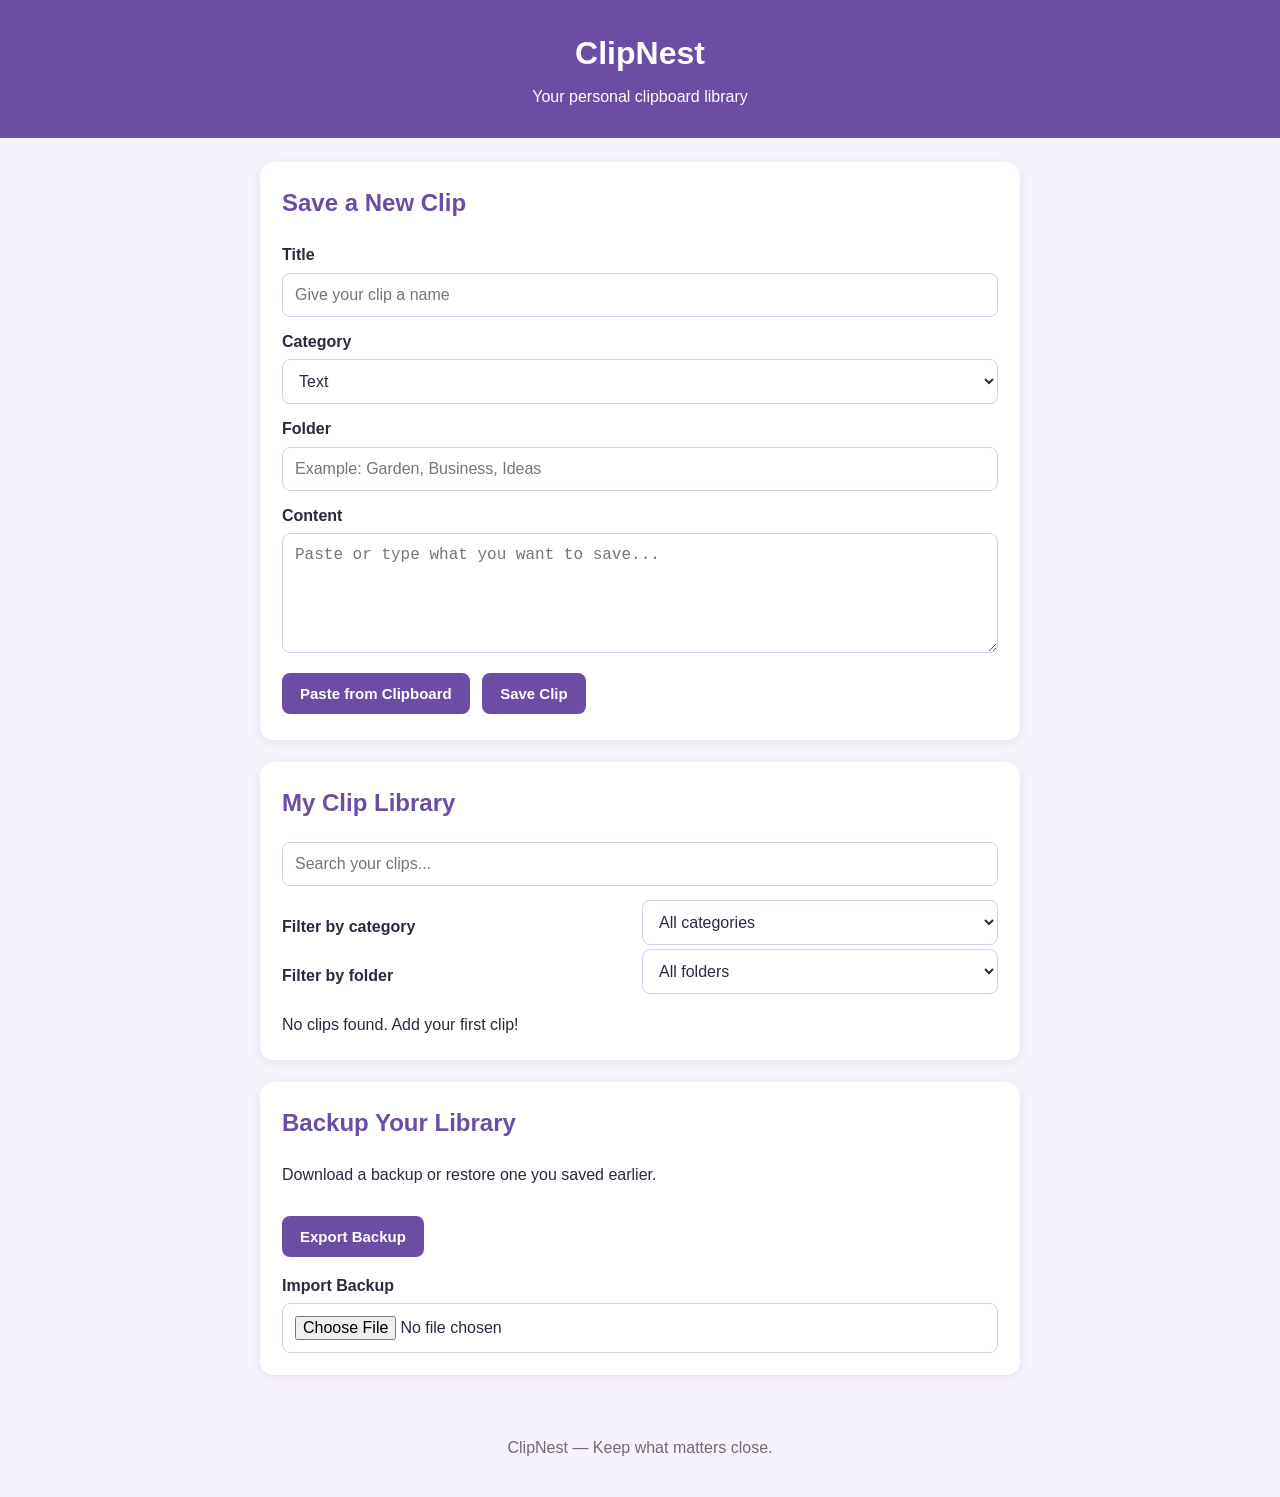
==== commit a6a4a2b0: "Update index.html" ====
--- a/index.html
+++ b/index.html
@@ -4,146 +4,93 @@
 <head>
   <meta charset="UTF-8">
   <meta name="viewport" content="width=device-width, initial-scale=1.0">
-  <meta name="theme-color" content="#7651a8">
-  <title>ClipNest - Where Everything Has Its Place</title>
+  <meta name="theme-color" content="#6d4ca3">
+  <meta name="description" content="Your personal clipboard library.">
+  <title>ClipNest - Your Clipboard Library</title>
   <link rel="stylesheet" href="style.css">
+  <link rel="manifest" href="manifest.json">
+  <link rel="icon" href="icon.svg" type="image/svg+xml">
 </head>
 <body>
-  <header class="app-header">
+  <header>
     <h1>ClipNest</h1>
-    <p>Where everything has its place.</p>
+    <p>Your personal clipboard library</p>
   </header>
 
-  <main class="container">
-    <div id="statusMessage" role="status" aria-live="polite"></div>
+  <main>
+    <p id="statusMessage" class="status-message" role="status" aria-live="polite"></p>
 
-    <section id="lastWorkBox" class="section-card">
-      <h2>Where I Left Off</h2>
-      <p id="lastWorkText">Your last opened or edited clip will appear here.</p>
-    </section>
-
-    <section class="section-card">
-      <h2>Quick Capture</h2>
-      <p>Save a thought or copied text quickly. You can organize it later.</p>
-      <textarea
-        id="quickCaptureContent"
-        rows="4"
-        placeholder="Type or paste something to save..."
-      ></textarea>
-      <button type="button" id="quickCaptureButton" class="primary-button">
-        Quick Save to Inbox
-      </button>
-    </section>
-
-    <section class="section-card">
+    <section>
       <h2>Save a New Clip</h2>
       <form id="clipForm">
         <label for="clipTitle">Title</label>
-        <input
-          type="text"
-          id="clipTitle"
-          placeholder="Give your clip a title"
-          required
-        >
+        <input id="clipTitle" type="text" placeholder="Give your clip a name">
 
         <label for="clipCategory">Category</label>
         <select id="clipCategory">
-          <option value="Text">Text</option>
-          <option value="Images">Images</option>
-          <option value="Links">Links</option>
-          <option value="Ideas">Ideas</option>
-          <option value="Other">Other</option>
+          <option>Text</option>
+          <option>Image</option>
+          <option>Link</option>
+          <option>AI Prompt</option>
+          <option>Caption</option>
+          <option>Other</option>
         </select>
 
         <label for="clipFolder">Folder</label>
-        <input
-          type="text"
-          id="clipFolder"
-          placeholder="Example: Work, Garden, Social Media"
-        >
+        <input id="clipFolder" type="text" placeholder="Example: Garden, Business, Ideas">
 
         <label for="clipContent">Content</label>
-        <textarea
-          id="clipContent"
-          rows="6"
-          placeholder="Paste or type your clip here..."
-          required
-        ></textarea>
+        <textarea id="clipContent" placeholder="Paste or type what you want to save..." required></textarea>
 
-        <button type="button" id="pasteButton">Paste from Clipboard</button>
-        <button type="submit" class="primary-button">Save Clip</button>
+        <button id="pasteButton" type="button">Paste from Clipboard</button>
+        <button type="submit">Save Clip</button>
       </form>
     </section>
 
-    <section class="section-card">
-      <h2>Coming Up</h2>
-      <p>Clips with reminders will appear here, earliest first.</p>
-      <div id="reminderList">
-        <p>No reminders yet.</p>
+    <section>
+      <h2>My Clip Library</h2>
+      <input id="searchInput" type="search" placeholder="Search your clips..." aria-label="Search clips">
+
+      <div class="filter-row">
+        <label for="categoryFilter">Filter by category</label>
+        <select id="categoryFilter">
+          <option value="">All categories</option>
+        </select>
+
+        <label for="folderFilter">Filter by folder</label>
+        <select id="folderFilter">
+          <option value="">All folders</option>
+        </select>
       </div>
+
+      <div id="clipList" aria-live="polite"></div>
     </section>
 
-    <section class="section-card">
-      <h2>Waiting On</h2>
-      <p>Keep track of clips that are waiting on someone.</p>
-      <div id="waitingList">
-        <p>Nothing waiting right now.</p>
-      </div>
-    </section>
+    <section>
+      <h2>Backup Your Library</h2>
+      <p>Download a backup or restore one you saved earlier.</p>
 
-    <section class="section-card">
-      <h2>My Clip Library</h2>
+      <button id="exportButton" type="button">Export Backup</button>
 
-      <label for="searchInput">Search clips</label>
-      <input
-        type="search"
-        id="searchInput"
-        placeholder="Search your clips..."
-      >
+      <label for="backupFile">Import Backup</label>
+      <input id="backupFile" type="file" accept=".json,application/json">
 
-      <div class="filter-row">
-        <div>
-          <label for="categoryFilter">Category</label>
-          <select id="categoryFilter">
-            <option value="">All Categories</option>
-            <option value="Text">Text</option>
-            <option value="Images">Images</option>
-            <option value="Links">Links</option>
-            <option value="Ideas">Ideas</option>
-            <option value="Other">Other</option>
-          </select>
-        </div>
-
-        <div>
-          <label for="folderFilter">Folder</label>
-          <select id="folderFilter">
-            <option value="">All Folders</option>
-          </select>
-        </div>
-      </div>
-
-      <div id="clipList">
-        <p>Your saved clips will appear here.</p>
-      </div>
-    </section>
-
-    <section class="section-card">
-      <h2>Backup & Restore</h2>
-      <p>Export a backup to keep a copy of your clips, or import a previous ClipNest backup.</p>
-
-      <button type="button" id="exportButton">Export Backup</button>
-
-      <label for="backupFile">Choose a backup file to import</label>
-      <input type="file" id="backupFile">
-
-      <div id="importConfirmation"></div>
+      <div id="importConfirmation" class="confirmation-panel" hidden></div>
     </section>
   </main>
 
   <footer>
-    <p>ClipNest — Your clips, all in one place.</p>
+    <p>ClipNest — Keep what matters close.</p>
   </footer>
 
   <script src="app.js"></script>
+  <script>
+    if ("serviceWorker" in navigator && location.protocol.startsWith("http")) {
+      window.addEventListener("load", () => {
+        navigator.serviceWorker.register("./service-worker.js")
+          .catch(error => console.error("Service worker registration failed:", error));
+      });
+    }
+  </script>
 </body>
 </html>
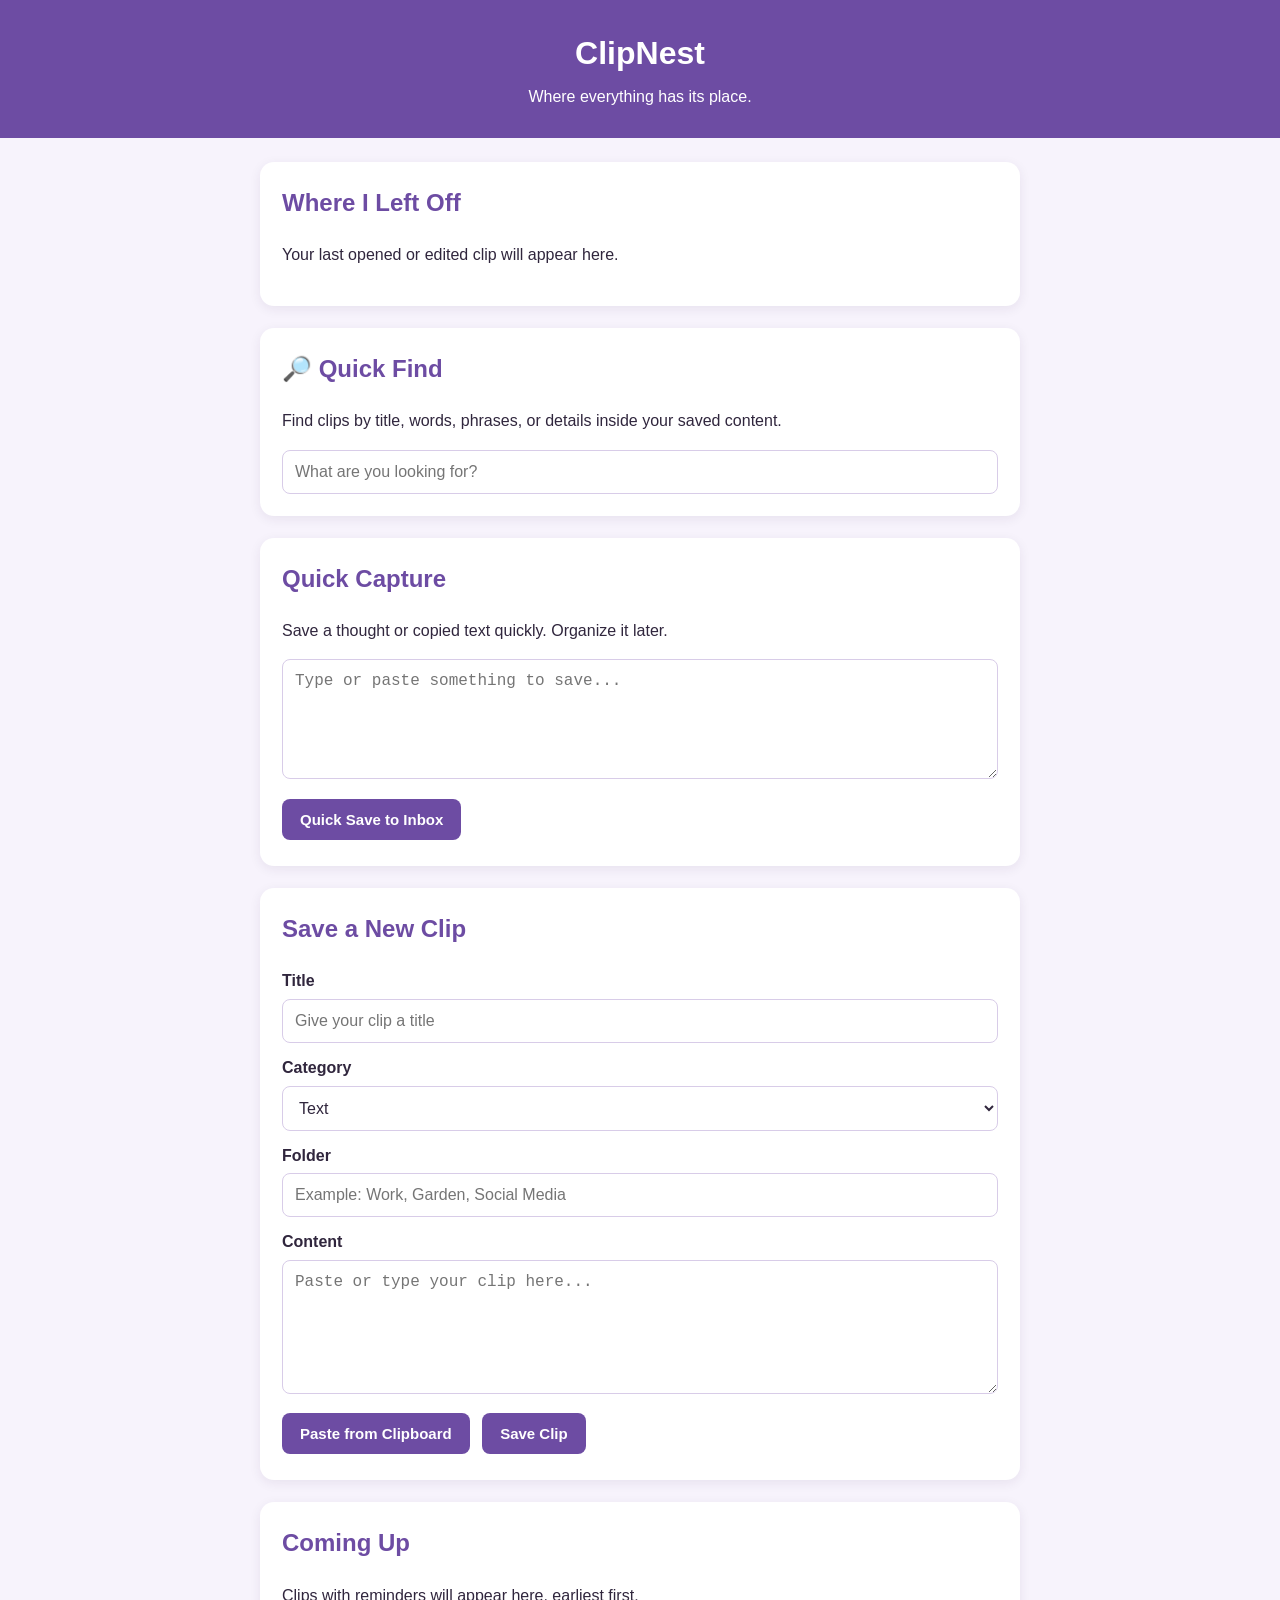
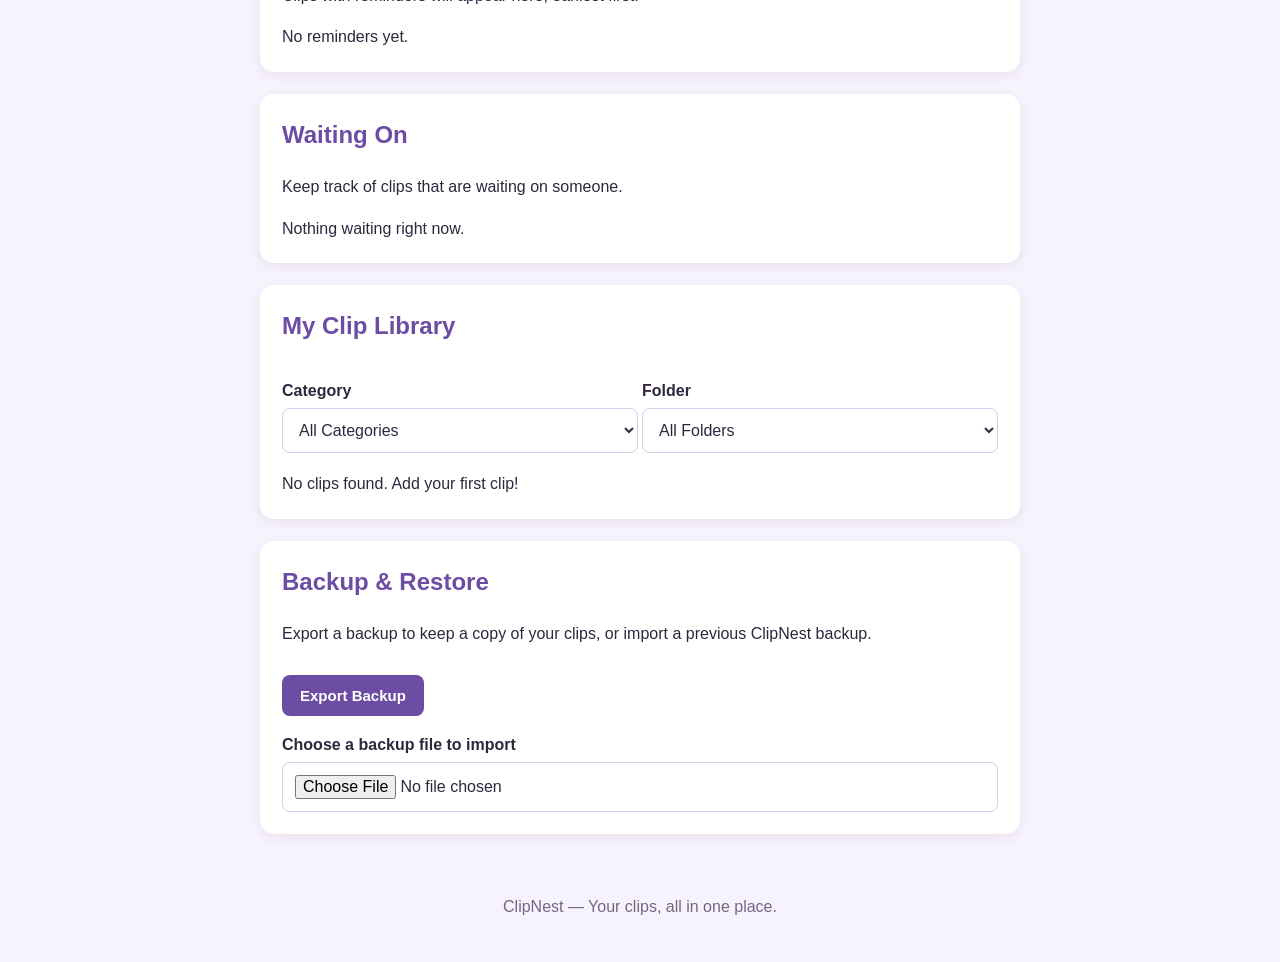
==== commit 13517f66: "Update index.html" ====
--- a/index.html
+++ b/index.html
@@ -4,93 +4,152 @@
 <head>
   <meta charset="UTF-8">
   <meta name="viewport" content="width=device-width, initial-scale=1.0">
-  <meta name="theme-color" content="#6d4ca3">
-  <meta name="description" content="Your personal clipboard library.">
-  <title>ClipNest - Your Clipboard Library</title>
+  <meta name="theme-color" content="#7651a8">
+  <title>ClipNest - Where Everything Has Its Place</title>
   <link rel="stylesheet" href="style.css">
-  <link rel="manifest" href="manifest.json">
-  <link rel="icon" href="icon.svg" type="image/svg+xml">
 </head>
 <body>
-  <header>
+  <header class="app-header">
     <h1>ClipNest</h1>
-    <p>Your personal clipboard library</p>
+    <p>Where everything has its place.</p>
   </header>
 
-  <main>
-    <p id="statusMessage" class="status-message" role="status" aria-live="polite"></p>
+  <main class="container">
 
-    <section>
+    <div id="statusMessage" role="status" aria-live="polite"></div>
+
+    <section id="lastWorkBox" class="section-card">
+      <h2>Where I Left Off</h2>
+      <p id="lastWorkText">Your last opened or edited clip will appear here.</p>
+    </section>
+
+    <section class="section-card quick-find">
+      <h2>🔎 Quick Find</h2>
+      <p>Find clips by title, words, phrases, or details inside your saved content.</p>
+      <input
+        type="search"
+        id="searchInput"
+        placeholder="What are you looking for?"
+        autocomplete="off"
+      >
+    </section>
+
+    <section class="section-card">
+      <h2>Quick Capture</h2>
+      <p>Save a thought or copied text quickly. Organize it later.</p>
+      <textarea
+        id="quickCaptureContent"
+        rows="4"
+        placeholder="Type or paste something to save..."
+      ></textarea>
+      <button type="button" id="quickCaptureButton" class="primary-button">
+        Quick Save to Inbox
+      </button>
+    </section>
+
+    <section class="section-card">
       <h2>Save a New Clip</h2>
       <form id="clipForm">
         <label for="clipTitle">Title</label>
-        <input id="clipTitle" type="text" placeholder="Give your clip a name">
+        <input
+          type="text"
+          id="clipTitle"
+          placeholder="Give your clip a title"
+          required
+        >
 
         <label for="clipCategory">Category</label>
         <select id="clipCategory">
-          <option>Text</option>
-          <option>Image</option>
-          <option>Link</option>
-          <option>AI Prompt</option>
-          <option>Caption</option>
-          <option>Other</option>
+          <option value="Text">Text</option>
+          <option value="Images">Images</option>
+          <option value="Links">Links</option>
+          <option value="Ideas">Ideas</option>
+          <option value="Other">Other</option>
         </select>
 
         <label for="clipFolder">Folder</label>
-        <input id="clipFolder" type="text" placeholder="Example: Garden, Business, Ideas">
+        <input
+          type="text"
+          id="clipFolder"
+          placeholder="Example: Work, Garden, Social Media"
+        >
 
         <label for="clipContent">Content</label>
-        <textarea id="clipContent" placeholder="Paste or type what you want to save..." required></textarea>
+        <textarea
+          id="clipContent"
+          rows="6"
+          placeholder="Paste or type your clip here..."
+          required
+        ></textarea>
 
-        <button id="pasteButton" type="button">Paste from Clipboard</button>
-        <button type="submit">Save Clip</button>
+        <button type="button" id="pasteButton">Paste from Clipboard</button>
+        <button type="submit" class="primary-button">Save Clip</button>
       </form>
     </section>
 
-    <section>
+    <section class="section-card">
+      <h2>Coming Up</h2>
+      <p>Clips with reminders will appear here, earliest first.</p>
+      <div id="reminderList">
+        <p>No reminders yet.</p>
+      </div>
+    </section>
+
+    <section class="section-card">
+      <h2>Waiting On</h2>
+      <p>Keep track of clips that are waiting on someone.</p>
+      <div id="waitingList">
+        <p>Nothing waiting right now.</p>
+      </div>
+    </section>
+
+    <section class="section-card">
       <h2>My Clip Library</h2>
-      <input id="searchInput" type="search" placeholder="Search your clips..." aria-label="Search clips">
 
       <div class="filter-row">
-        <label for="categoryFilter">Filter by category</label>
-        <select id="categoryFilter">
-          <option value="">All categories</option>
-        </select>
+        <div>
+          <label for="categoryFilter">Category</label>
+          <select id="categoryFilter">
+            <option value="">All Categories</option>
+            <option value="Text">Text</option>
+            <option value="Images">Images</option>
+            <option value="Links">Links</option>
+            <option value="Ideas">Ideas</option>
+            <option value="Other">Other</option>
+          </select>
+        </div>
 
-        <label for="folderFilter">Filter by folder</label>
-        <select id="folderFilter">
-          <option value="">All folders</option>
-        </select>
+        <div>
+          <label for="folderFilter">Folder</label>
+          <select id="folderFilter">
+            <option value="">All Folders</option>
+          </select>
+        </div>
       </div>
 
-      <div id="clipList" aria-live="polite"></div>
+      <div id="clipList">
+        <p>Your saved clips will appear here.</p>
+      </div>
     </section>
 
-    <section>
-      <h2>Backup Your Library</h2>
-      <p>Download a backup or restore one you saved earlier.</p>
+    <section class="section-card">
+      <h2>Backup & Restore</h2>
+      <p>Export a backup to keep a copy of your clips, or import a previous ClipNest backup.</p>
 
-      <button id="exportButton" type="button">Export Backup</button>
+      <button type="button" id="exportButton">Export Backup</button>
 
-      <label for="backupFile">Import Backup</label>
-      <input id="backupFile" type="file" accept=".json,application/json">
+      <label for="backupFile">Choose a backup file to import</label>
+      <input type="file" id="backupFile">
 
-      <div id="importConfirmation" class="confirmation-panel" hidden></div>
+      <div id="importConfirmation"></div>
     </section>
+
   </main>
 
   <footer>
-    <p>ClipNest — Keep what matters close.</p>
+    <p>ClipNest — Your clips, all in one place.</p>
   </footer>
 
   <script src="app.js"></script>
-  <script>
-    if ("serviceWorker" in navigator && location.protocol.startsWith("http")) {
-      window.addEventListener("load", () => {
-        navigator.serviceWorker.register("./service-worker.js")
-          .catch(error => console.error("Service worker registration failed:", error));
-      });
-    }
-  </script>
 </body>
 </html>
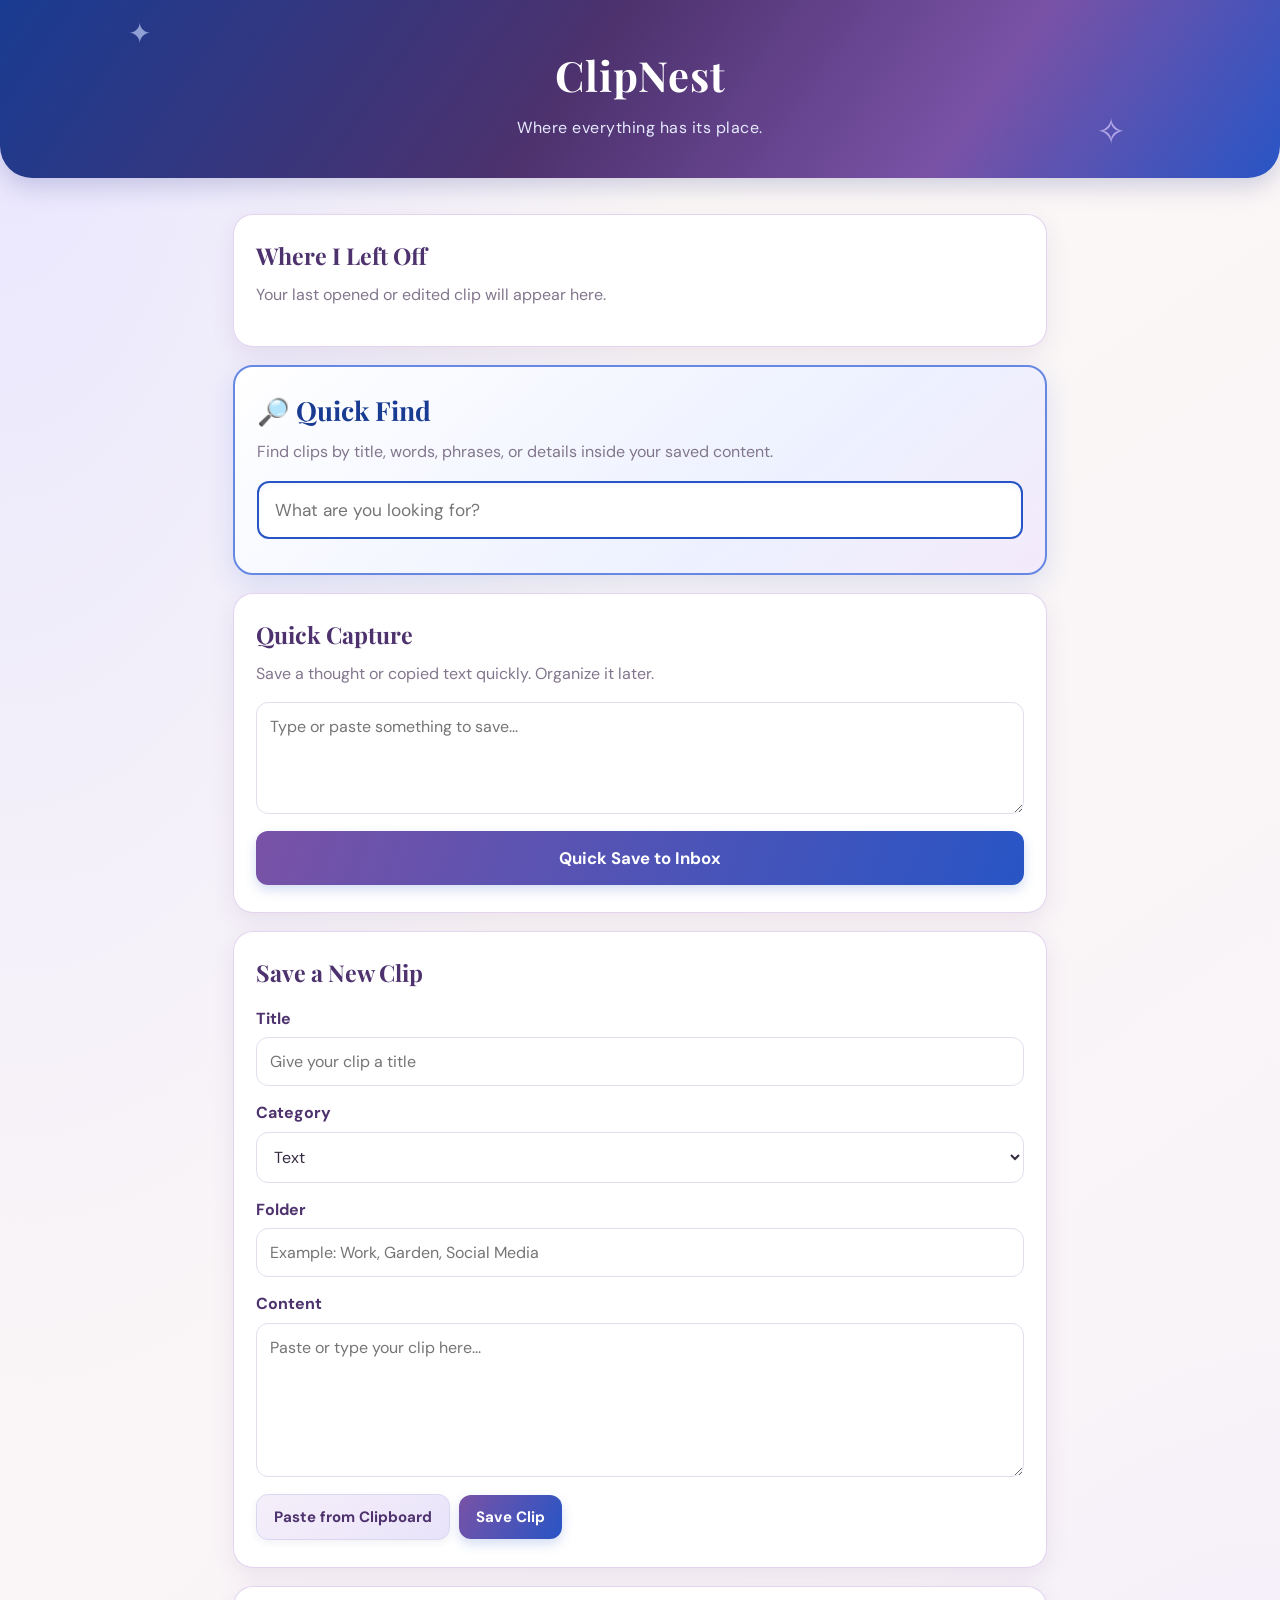
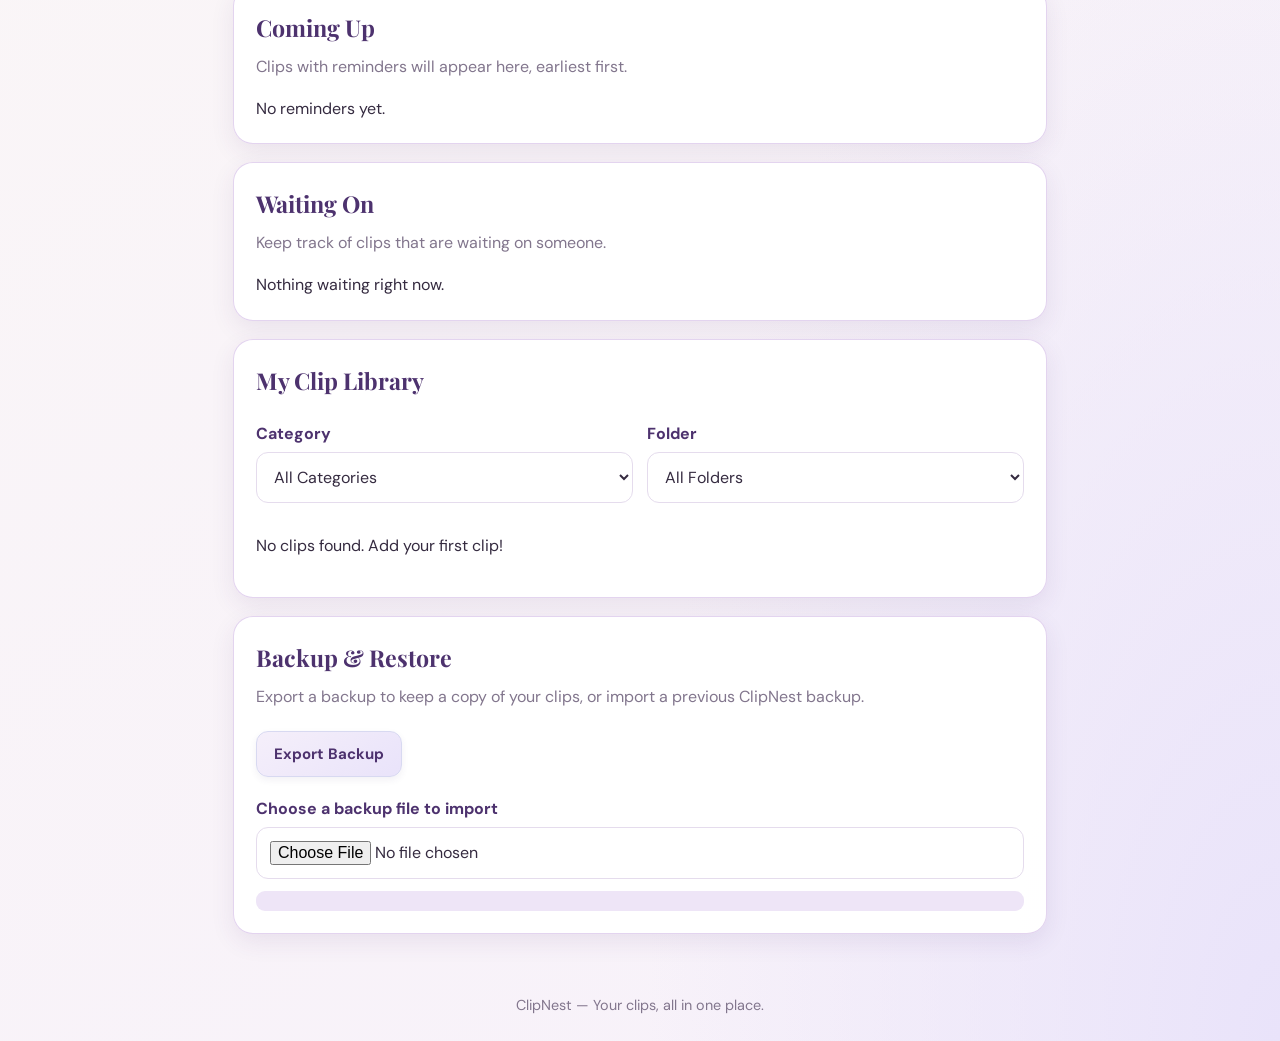
==== commit e2c55f4d: "Update index.html" ====
--- a/index.html
+++ b/index.html
@@ -139,7 +139,11 @@
       <button type="button" id="exportButton">Export Backup</button>
 
       <label for="backupFile">Choose a backup file to import</label>
-      <input type="file" id="backupFile">
+      <input
+        type="file"
+        id="backupFile"
+        accept=".json,application/json"
+      >
 
       <div id="importConfirmation"></div>
     </section>
--- a/style.css
+++ b/style.css
@@ -1,3 +1,28 @@
+
+@import url('https://fonts.googleapis.com/css2?family=DM+Sans:wght@400;500;600;700;800&family=Playfair+Display:wght@600;700&display=swap');
+
+:root {
+  --purple: #7952a6;
+  --deep-purple: #4d326e;
+  --lavender: #b89bd8;
+  --soft-lilac: #eee5f7;
+  --pale-lilac: #f8f3fc;
+
+  --cobalt: #2855c5;
+  --deep-blue: #193b91;
+  --soft-blue: #e8efff;
+  --pale-blue: #f4f7ff;
+
+  --cream: #fcf9f5;
+  --white: #ffffff;
+  --text: #352b40;
+  --muted: #82768d;
+  --border: #e5dced;
+  --rose: #d9a5bd;
+  --success: #397d62;
+  --danger: #b94f67;
+  --shadow: 0 8px 25px rgba(78, 48, 107, 0.09);
+}
 
 * {
   box-sizing: border-box;
@@ -6,162 +31,386 @@
 body {
   margin: 0;
   padding: 0;
-  font-family: Arial, sans-serif;
-  background: #f7f3fc;
-  color: #30263d;
+  background:
+    radial-gradient(ellipse at top left, #e8e5ff 0%, transparent 38%),
+    radial-gradient(ellipse at bottom right, #e9e3fa 0%, transparent 35%),
+    linear-gradient(145deg, #fcf9f5, #f7f1fa);
+  color: var(--text);
+  font-family: 'DM Sans', Arial, sans-serif;
   line-height: 1.6;
 }
 
-header {
-  background: #6d4ca3;
+.app-header {
+  position: relative;
+  overflow: hidden;
+  text-align: center;
+  padding: 42px 18px 38px;
   color: white;
-  text-align: center;
-  padding: 28px 16px;
-}
-
-header h1 {
-  margin: 0;
-  font-size: 2rem;
-}
-
-header p {
-  margin: 5px 0 0;
-}
-
-main {
-  width: 92%;
-  max-width: 760px;
-  margin: 24px auto;
-}
-
-section {
+  background: linear-gradient(
+    125deg,
+    #193b91,
+    #4d326e 45%,
+    #7952a6 75%,
+    #2855c5
+  );
+  border-radius: 0 0 32px 32px;
+  box-shadow: 0 8px 25px rgba(45, 53, 130, 0.22);
+}
+
+.app-header::before {
+  content: "✦";
+  position: absolute;
+  top: 12px;
+  left: 10%;
+  font-size: 28px;
+  color: #c9d8ff;
+  opacity: 0.65;
+}
+
+.app-header::after {
+  content: "✧";
+  position: absolute;
+  right: 12%;
+  bottom: 18px;
+  font-size: 36px;
+  color: #d8c9ff;
+  opacity: 0.7;
+}
+
+.app-header h1 {
+  margin: 0;
+  font-family: 'Playfair Display', Georgia, serif;
+  font-size: 2.6rem;
+  letter-spacing: 1px;
+}
+
+.app-header p {
+  margin: 6px 0 0;
+  color: #e6eaff;
+  font-size: 1rem;
+  letter-spacing: 0.5px;
+}
+
+.container {
+  width: 100%;
+  max-width: 850px;
+  margin: 0 auto;
+  padding: 18px;
+}
+
+.section-card {
+  position: relative;
+  background: rgba(255, 255, 255, 0.96);
+  border: 1px solid rgba(221, 202, 235, 0.8);
+  border-radius: 20px;
+  padding: 22px;
+  margin: 18px 0;
+  box-shadow: var(--shadow);
+  transition: transform 0.2s ease, box-shadow 0.2s ease;
+}
+
+.section-card h2 {
+  color: var(--deep-purple);
+  font-family: 'Playfair Display', Georgia, serif;
+  font-size: 1.45rem;
+  margin: 0 0 8px;
+}
+
+.section-card > p {
+  color: var(--muted);
+  margin-top: 4px;
+}
+
+.quick-find {
+  background: linear-gradient(140deg, #ffffff, #edf1ff 65%, #f3eafb);
+  border: 2px solid #6688e2;
+  box-shadow: 0 9px 28px rgba(40, 85, 197, 0.14);
+}
+
+.quick-find h2 {
+  color: var(--deep-blue);
+  font-size: 1.65rem;
+}
+
+.quick-find input {
+  border: 2px solid var(--cobalt);
   background: white;
-  margin-bottom: 22px;
-  padding: 22px;
-  border-radius: 14px;
-  box-shadow: 0 3px 12px rgba(50, 30, 75, 0.08);
-}
-
-h2 {
-  color: #6d4ca3;
-  margin-top: 0;
+  padding: 16px;
+  font-size: 1.08rem;
+  box-shadow: inset 0 2px 5px rgba(40, 85, 197, 0.05);
 }
 
 label {
   display: block;
-  margin: 12px 0 5px;
-  font-weight: bold;
+  margin: 14px 0 6px;
+  font-weight: 700;
+  color: var(--deep-purple);
 }
 
 input,
 select,
 textarea {
+  display: block;
   width: 100%;
-  padding: 12px;
-  border: 1px solid #d8cce8;
-  border-radius: 8px;
+  padding: 13px;
+  border: 1px solid var(--border);
+  border-radius: 12px;
+  background: #fff;
+  color: var(--text);
+  font-family: inherit;
   font-size: 16px;
-  background: #fff;
-  color: #30263d;
+  margin-bottom: 12px;
 }
 
 textarea {
-  min-height: 120px;
   resize: vertical;
-}
-
-button {
-  display: inline-block;
-  margin: 12px 8px 4px 0;
-  padding: 12px 18px;
-  border: none;
-  border-radius: 8px;
-  background: #6d4ca3;
-  color: white;
-  font-size: 15px;
-  font-weight: bold;
-  cursor: pointer;
-}
-
-button:hover {
-  background: #553782;
-}
-
-button:focus,
+  min-height: 95px;
+}
+
 input:focus,
 select:focus,
 textarea:focus {
-  outline: 2px solid #a98bd1;
-  outline-offset: 2px;
+  outline: none;
+  border-color: var(--cobalt);
+  box-shadow: 0 0 0 3px rgba(40, 85, 197, 0.14);
+}
+
+button {
+  display: inline-block;
+  padding: 12px 17px;
+  margin: 5px 5px 5px 0;
+  border: 1px solid #d8d9f1;
+  border-radius: 12px;
+  background: linear-gradient(145deg, #f5effa, #e9e3fa);
+  color: var(--deep-purple);
+  font-family: inherit;
+  font-size: 0.94rem;
+  font-weight: 700;
+  cursor: pointer;
+  min-height: 44px;
+  box-shadow: 0 3px 7px rgba(77, 50, 110, 0.07);
+  transition: transform 0.18s ease, box-shadow 0.18s ease;
+}
+
+button:hover {
+  transform: translateY(-2px);
+  box-shadow: 0 6px 12px rgba(40, 85, 197, 0.14);
+}
+
+button:active {
+  transform: scale(0.98);
+}
+
+.primary-button {
+  background: linear-gradient(120deg, #7952a6, #2855c5);
+  color: white;
+  border: none;
+  box-shadow: 0 5px 12px rgba(40, 85, 197, 0.2);
+}
+
+.secondary {
+  background: linear-gradient(120deg, #eee7f5, #e5edff);
+  color: var(--deep-blue);
+}
+
+.danger {
+  background: #fff0f2;
+  color: var(--danger);
+  border-color: #f1d5dc;
+}
+
+#quickCaptureButton {
+  width: 100%;
+  min-height: 54px;
+  font-size: 1.05rem;
+  background: linear-gradient(110deg, #7952a6, #2855c5);
+  color: white;
 }
 
 .filter-row {
   display: grid;
-  grid-template-columns: 1fr;
-  gap: 4px;
-  margin: 14px 0;
-}
-
-.status-message {
-  min-height: 24px;
-  margin: 10px 0;
-  padding: 8px 12px;
-  border-radius: 8px;
-  color: #3e2860;
-  background: #eee5fa;
-}
-
-.status-message:empty {
-  display: none;
-}
-
-.confirmation-panel {
-  margin-top: 14px;
-  padding: 14px;
-  border: 1px solid #d8cce8;
-  border-radius: 10px;
-  background: #f7f3fc;
-}
-
-.confirmation-panel button {
-  margin-top: 10px;
+  grid-template-columns: 1fr 1fr;
+  gap: 14px;
 }
 
 #clipList {
   margin-top: 18px;
 }
 
+.clip,
 .clip-card {
+  background: linear-gradient(145deg, #fff, #f7f8ff);
+  border: 1px solid #dce3f5;
+  border-left: 5px solid var(--cobalt);
+  border-radius: 15px;
+  padding: 17px;
+  margin: 15px 0;
+  box-shadow: 0 5px 15px rgba(40, 85, 197, 0.07);
+  overflow-wrap: anywhere;
+}
+
+.clip h3 {
+  margin: 0 0 5px;
+  color: var(--deep-purple);
+  font-family: 'Playfair Display', Georgia, serif;
+  font-size: 1.2rem;
+  cursor: pointer;
+}
+
+.clip small {
+  color: var(--muted);
+}
+
+.clip-content {
+  white-space: pre-wrap;
+  overflow-wrap: anywhere;
   margin: 14px 0;
-  padding: 16px;
-  border: 1px solid #e2d8ef;
+  color: var(--text) !important;
+}
+
+.clip-actions {
+  display: flex;
+  flex-wrap: wrap;
+  gap: 5px;
+  margin-top: 12px;
+}
+
+.clip-actions button {
+  flex: 1 1 auto;
+}
+
+.reminder-controls {
+  display: flex;
+  flex-wrap: wrap;
+  align-items: center;
+  gap: 8px;
+  margin-top: 12px;
+  padding-top: 10px;
+  border-top: 1px solid var(--border);
+}
+
+.reminder-controls input {
+  flex: 1 1 150px;
+  margin: 0;
+  border-color: #c9d6f5;
+}
+
+.reminder-controls button {
+  margin: 0;
+  background: linear-gradient(120deg, #e9e4f8, #e2ebff);
+  color: var(--deep-blue);
+}
+
+.checklist-item {
+  display: flex;
+  align-items: center;
+  gap: 10px;
+  padding: 8px 0;
+  font-weight: normal;
+  border-bottom: 1px solid var(--border);
+}
+
+.checklist-item input {
+  width: 20px;
+  height: 20px;
+  margin: 0;
+  flex: 0 0 20px;
+  accent-color: var(--cobalt);
+}
+
+.edit-form {
+  display: flex;
+  flex-direction: column;
+  gap: 8px;
+}
+
+#statusMessage {
+  margin: 8px 0;
+  border-radius: 9px;
+}
+
+.status-message {
+  padding: 12px;
+  background: var(--soft-blue);
+  color: var(--deep-blue);
   border-radius: 10px;
-  background: #fcfaff;
-  overflow-wrap: anywhere;
-}
-
-.clip-card h3 {
-  margin-top: 0;
-  color: #553782;
-}
-
-.clip-card p {
-  white-space: pre-wrap;
-}
-
-.clip-card button {
-  margin-right: 6px;
+}
+
+.status-message.success {
+  background: #e7f5ed;
+  color: var(--success);
+}
+
+.status-message.error {
+  background: #fbe8eb;
+  color: var(--danger);
+}
+
+#reminderList p,
+#waitingList p {
+  padding: 10px 13px;
+  margin: 6px 0;
+  background: linear-gradient(110deg, #f4effa, #edf2ff);
+  border-left: 3px solid var(--cobalt);
+  border-radius: 8px;
+  color: var(--text);
+}
+
+#importConfirmation {
+  margin-top: 12px;
+  padding: 10px;
+  border-radius: 9px;
+  background: var(--soft-lilac);
+}
+
+#importConfirmation[hidden] {
+  display: none;
 }
 
 footer {
-  padding: 20px;
   text-align: center;
-  color: #756783;
-}
-
-@media (min-width: 600px) {
+  padding: 24px;
+  color: var(--muted);
+  font-size: 0.9rem;
+}
+
+footer p {
+  margin: 0;
+}
+
+@media (max-width: 500px) {
+  .container {
+    padding: 10px;
+  }
+
+  .app-header h1 {
+    font-size: 2.2rem;
+  }
+
+  .section-card {
+    padding: 15px;
+    margin: 12px 0;
+  }
+
   .filter-row {
-    grid-template-columns: 1fr 1fr;
-    align-items: center;
-  }
-}
+    grid-template-columns: 1fr;
+    gap: 0;
+  }
+
+  .clip-actions {
+    flex-direction: column;
+  }
+
+  .clip-actions button {
+    width: 100%;
+  }
+
+  .reminder-controls {
+    flex-direction: column;
+    align-items: stretch;
+  }
+
+  .reminder-controls button {
+    width: 100%;
+  }
+}
